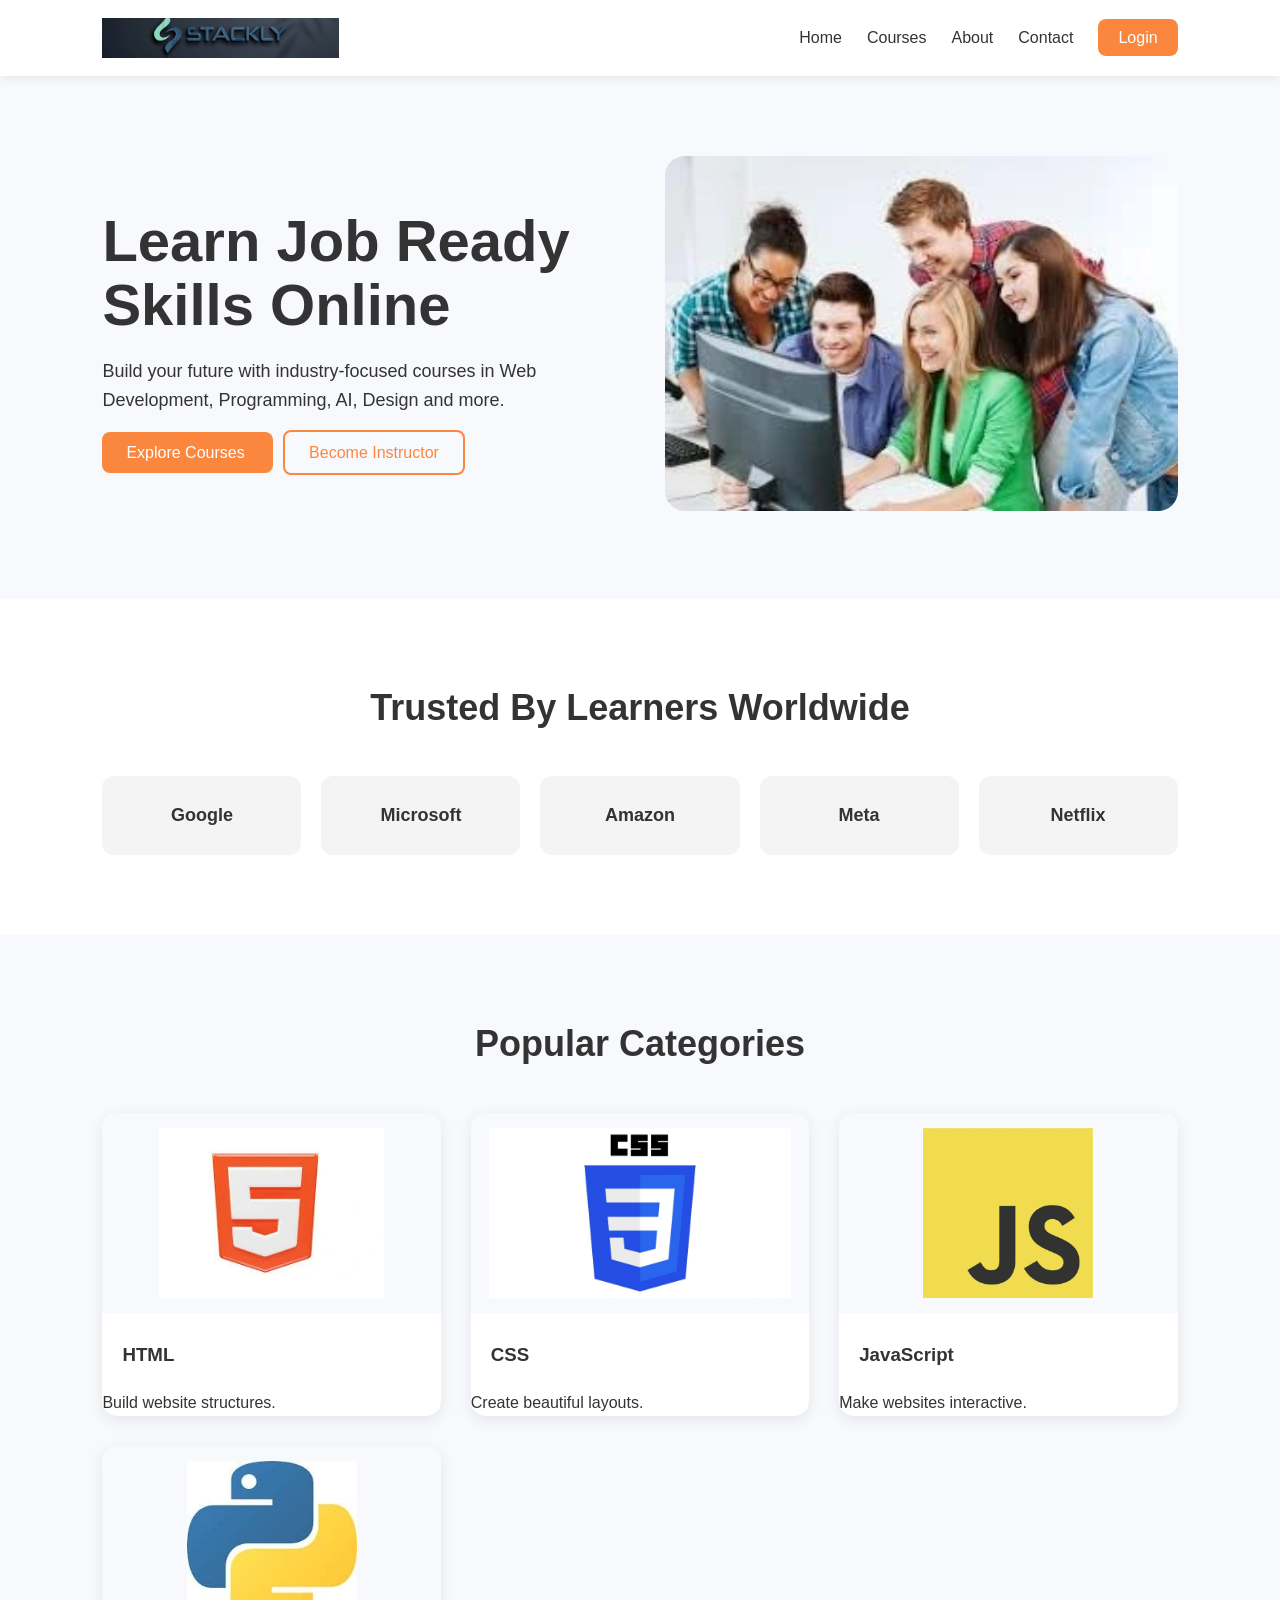
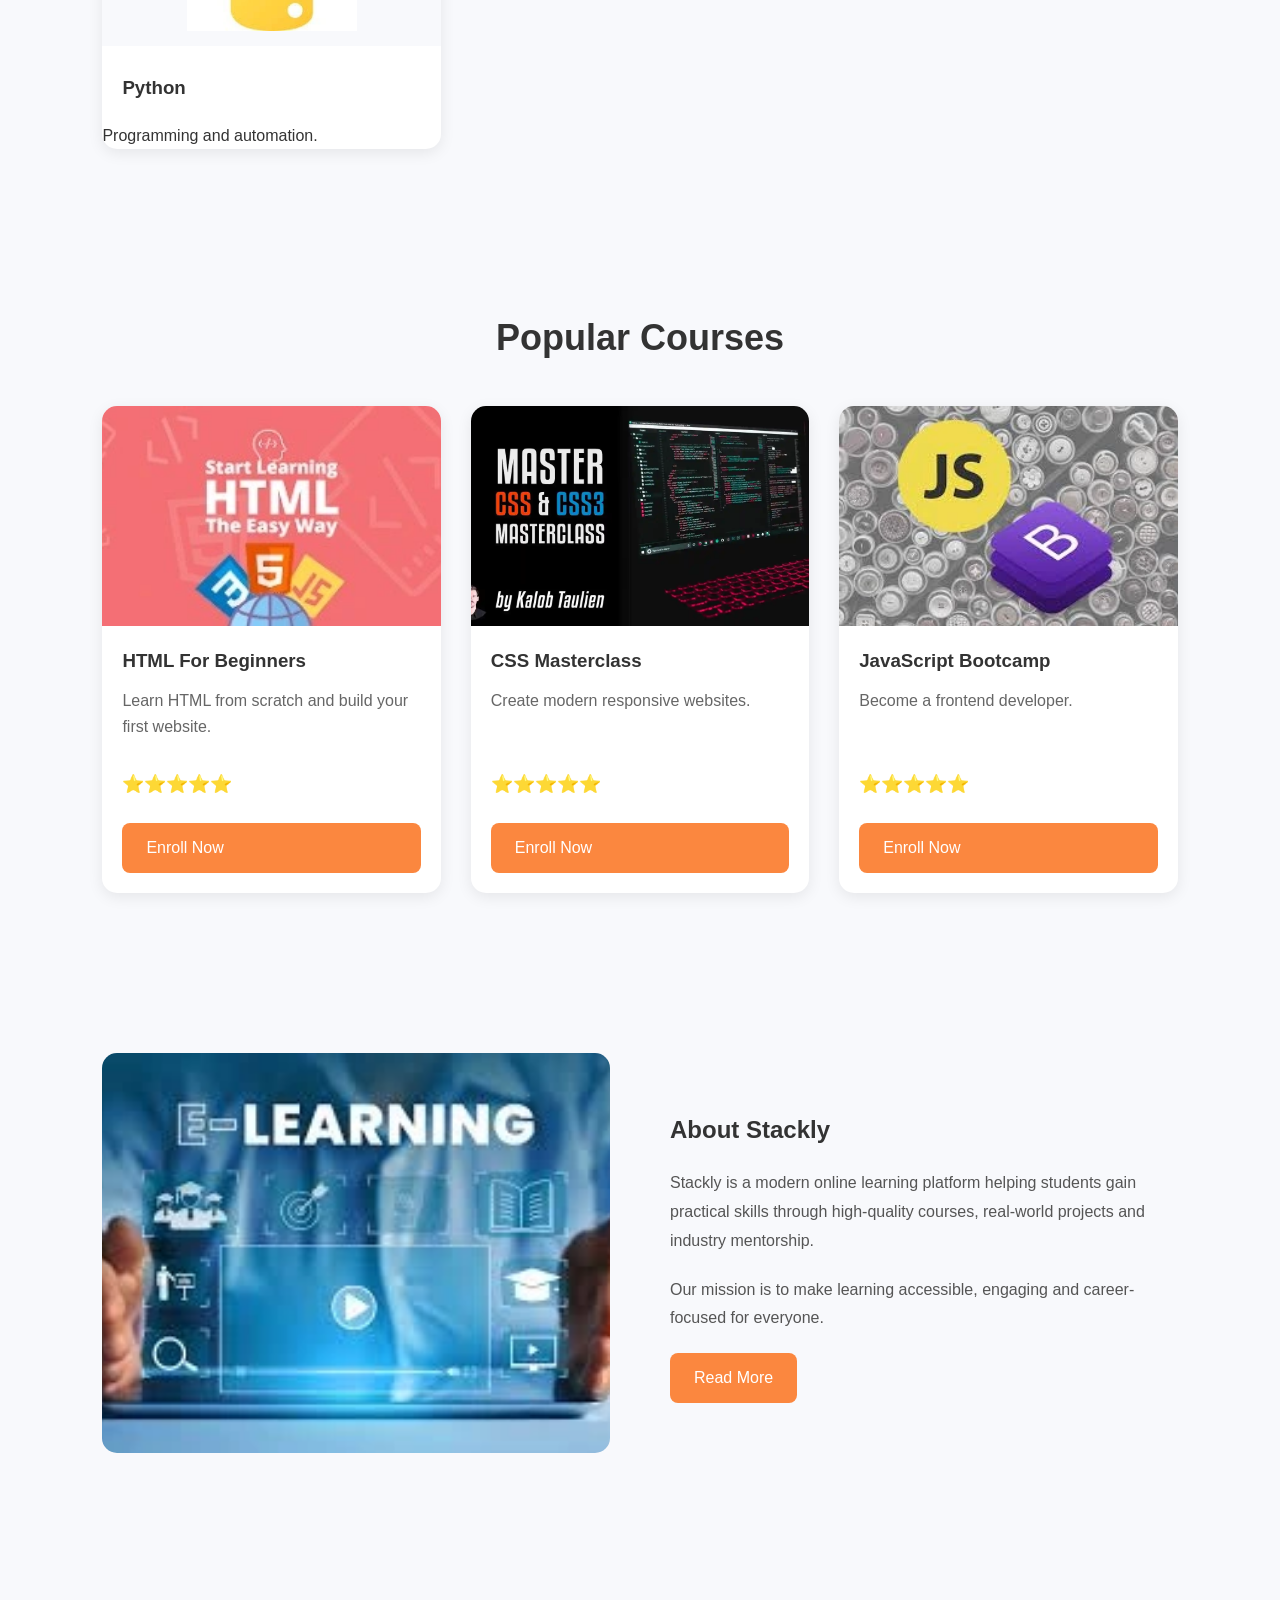
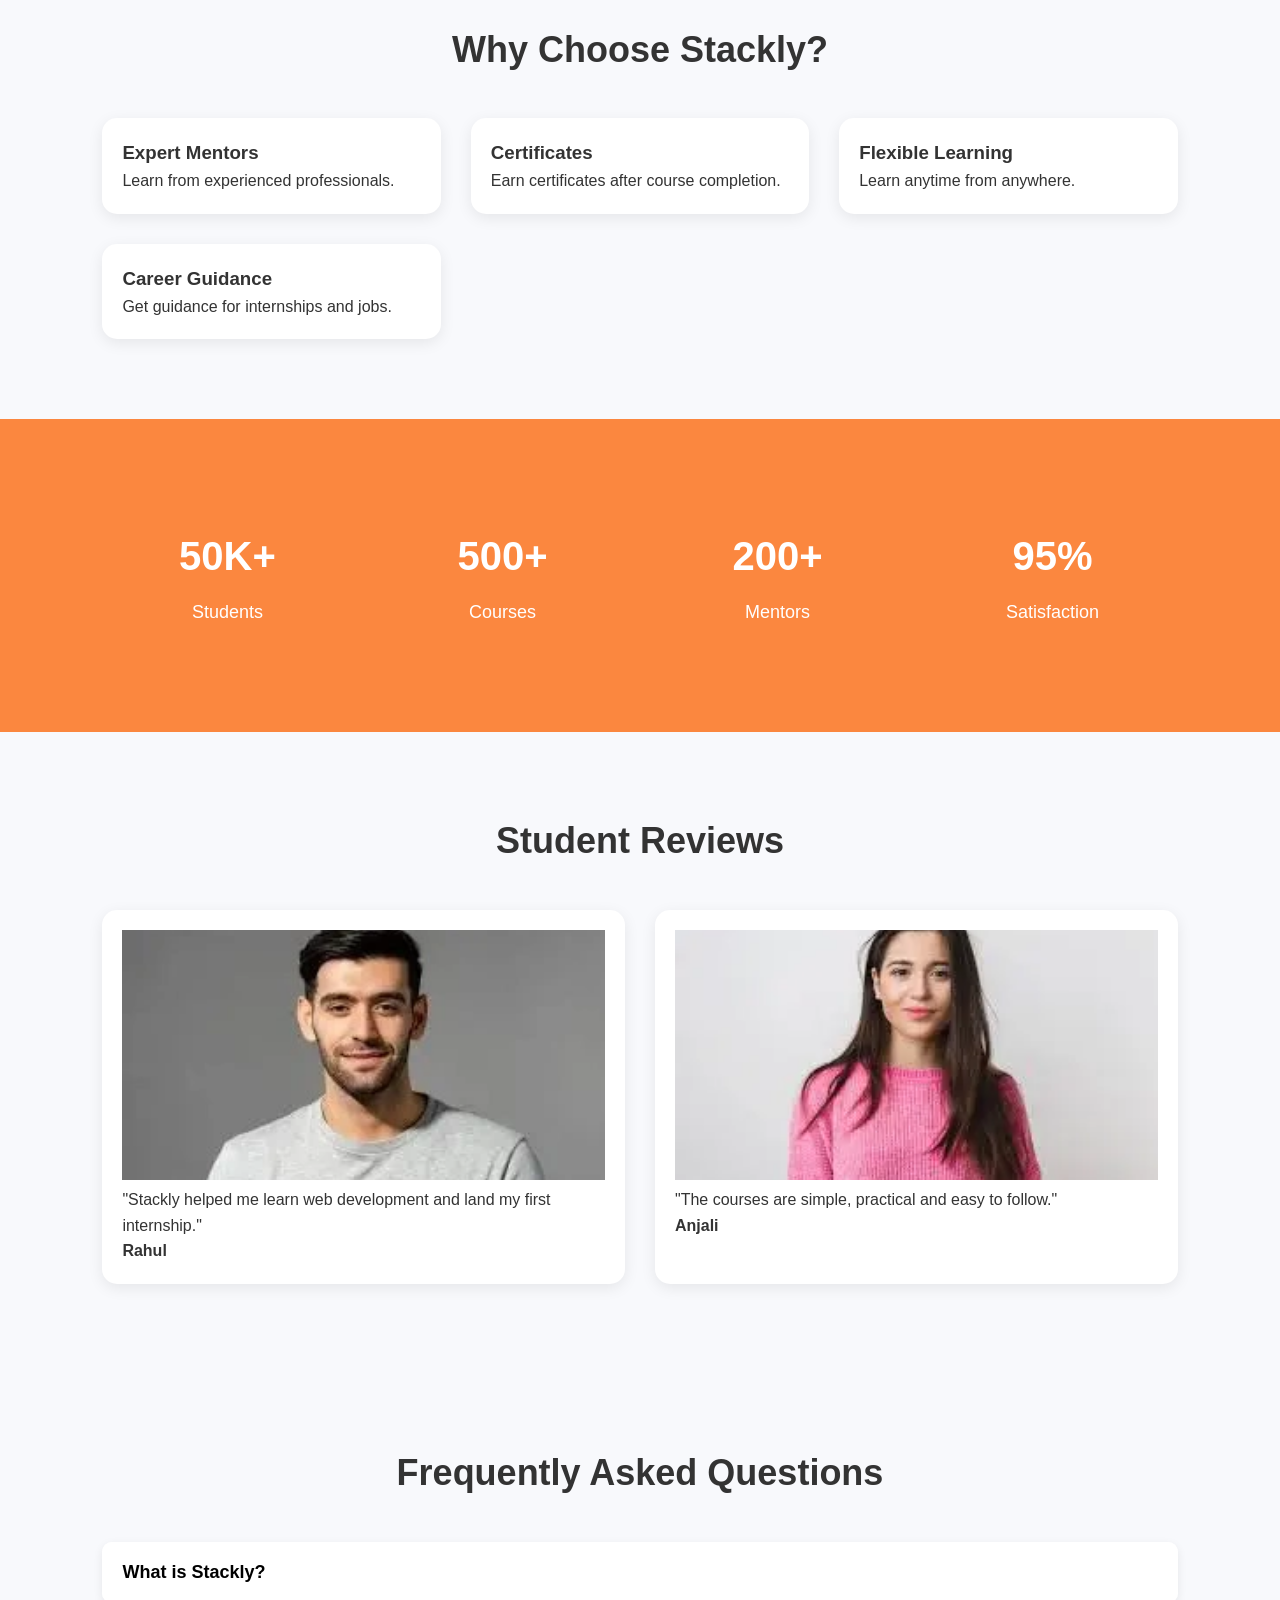
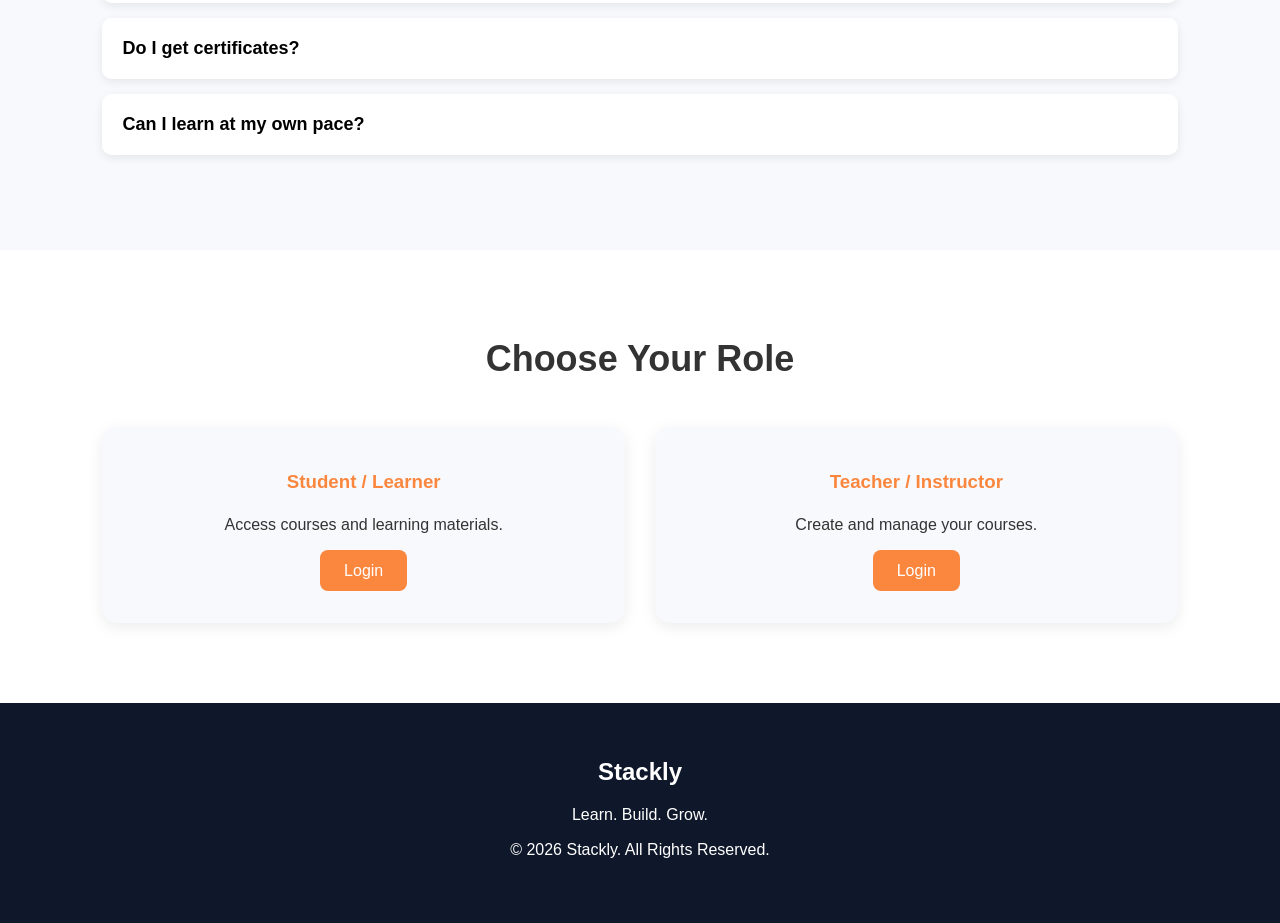
==== index.html @ 1f7fb4c8 "first commit" ====
<!DOCTYPE html>
<html lang="en">
<head>
<meta charset="UTF-8">
<meta name="viewport" content="width=device-width, initial-scale=1.0">
<title>Stackly - Learn Skills Online</title>
<link rel="stylesheet" href="style.css">
</head>

<body>

<!-- NAVBAR -->

<header>

<nav class="navbar"> 

<div class="logo">
    <img src="./images/stackly (1).webp" alt="Stackly Logo" class="logo-img">
</div>




<ul class="nav-links" id="navLinks">

<li><a href="#">Home</a></li>

<li><a href="404.html">Courses</a></li>

<li><a href="404.html">About</a></li>

<li><a href="404.html">Contact</a></li>

<li><a href="404.html" class="login-btn">Login</a></li>

</ul>

<div class="menu-toggle" id="menuToggle">
☰
</div>
</nav>

</header>

<!-- HERO SECTION -->

<section class="hero">

<div class="hero-content">

<h1>
Learn Job Ready Skills Online
</h1>

<p>
Build your future with industry-focused courses in
Web Development, Programming, AI, Design and more.
</p>

<div class="hero-buttons">

<a href="404.html" class="btn">
Explore Courses
</a>

<a href="404.html" class="btn-outline">
Become Instructor
</a>

</div>

</div>

<div class="hero-image">

<img src="./images/heroimage-Copy.webp" alt="Hero">

</div>

</section>

<!-- TRUSTED BY -->

<section class="companies">

<h2 class="section-title">
Trusted By Learners Worldwide
</h2>

<div class="company-grid">

<div class="company">Google</div>

<div class="company">Microsoft</div>

<div class="company">Amazon</div>

<div class="company">Meta</div>

<div class="company">Netflix</div>

</div>

</section>

<!-- CATEGORIES -->

<section class="categories">

<h2 class="section-title">

Popular Categories

</h2>

<div class="category-grid">

<div class="category-card">

<img src="./images/HTML.webp">

<h3>HTML</h3>

<p>Build website structures.</p>

</div>

<div class="category-card">

<img src="./images/CSS (1).webp">

<h3>CSS</h3>

<p>Create beautiful layouts.</p>

</div>

<div class="category-card">

<img src="./images/JavaScript.webp">

<h3>JavaScript</h3>

<p>Make websites interactive.</p>

</div>

<div class="category-card">

<img src="./images/python (1).webp">

<h3>Python</h3>

<p>Programming and automation.</p>

</div>

</div>

</section>

<!-- POPULAR COURSES -->

<section class="courses">

<h2 class="section-title">

Popular Courses

</h2>

<div class="course-grid">

<div class="course-card">

<img src="./images/HTMLbegineers.webp">

<div class="course-content">

<h3>HTML For Beginners</h3>

<p>
Learn HTML from scratch and build
your first website.
</p>

<div class="rating">
⭐⭐⭐⭐⭐
</div>

<a href="404.html" class="btn">
Enroll Now
</a>

</div>

</div>

<div class="course-card">

<img src="./images/mastercss.webp">

<div class="course-content">

<h3>CSS Masterclass</h3>

<p>
Create modern responsive websites.
</p>

<div class="rating">
⭐⭐⭐⭐⭐
</div>

<a href="404.html" class="btn">
Enroll Now
</a>

</div>

</div>

<div class="course-card">

<img src="./images/js bootstrap.webp">

<div class="course-content">

<h3>JavaScript Bootcamp</h3>

<p>
Become a frontend developer.
</p>

<div class="rating">
⭐⭐⭐⭐⭐
</div>

<a href="#" class="btn">
Enroll Now
</a>

</div>

</div>

</div>

</section> 
<!-- ABOUT -->

<section class="about">

<div class="about-image">

<img src="./images/about.webp" alt="About">

</div>

<div class="about-content">

<h2>About Stackly</h2>

<p>

Stackly is a modern online learning platform
helping students gain practical skills through
high-quality courses, real-world projects and
industry mentorship.

</p>

<p>

Our mission is to make learning accessible,
engaging and career-focused for everyone.

</p>

<a href="404.html" class="btn">
Read More
</a>

</div>

</section>

<!-- WHY CHOOSE US -->

<section class="features">

<h2 class="section-title">

Why Choose Stackly?

</h2>

<div class="feature-grid">

<div class="feature-card">

<h3>Expert Mentors</h3>

<p>

Learn from experienced professionals.

</p>

</div>

<div class="feature-card">

<h3>Certificates</h3>

<p>

Earn certificates after course completion.

</p>

</div>

<div class="feature-card">

<h3>Flexible Learning</h3>

<p>

Learn anytime from anywhere.

</p>

</div>

<div class="feature-card">

<h3>Career Guidance</h3>

<p>

Get guidance for internships and jobs.

</p>

</div>

</div>

</section>

<!-- STATS -->

<section class="stats">

<div class="stat-box">

<h2>50K+</h2>

<p>Students</p>

</div>

<div class="stat-box">

<h2>500+</h2>

<p>Courses</p>

</div>

<div class="stat-box">

<h2>200+</h2>

<p>Mentors</p>

</div>

<div class="stat-box">

<h2>95%</h2>

<p>Satisfaction</p>

</div>

</section>

<!-- TESTIMONIALS -->

<section class="testimonials">

<h2 class="section-title">

Student Reviews

</h2>

<div class="testimonial-grid">

<div class="testimonial-card">

<img src="./images/Rahul (1).webp">

<p>

"Stackly helped me learn web development
and land my first internship."

</p>

<h4>Rahul</h4>

</div>

<div class="testimonial-card">

<img src="./images/anjali.webp">

<p>

"The courses are simple, practical and
easy to follow."

</p>

<h4>Anjali</h4>

</div>

</div>

</section>

<!-- FAQ -->

<section class="faq">

<h2 class="section-title">

Frequently Asked Questions

</h2>

<div class="faq-item">

<button class="faq-question">

What is Stackly?

</button>

<div class="faq-answer">

Stackly is an online learning platform that
helps students learn job-ready skills.

</div>

</div>

<div class="faq-item">

<button class="faq-question">

Do I get certificates?

</button>

<div class="faq-answer">

Yes. Certificates are provided after
successful course completion.

</div>

</div>

<div class="faq-item">

<button class="faq-question">

Can I learn at my own pace?

</button>

<div class="faq-answer">

Yes. Learn anytime and anywhere.

</div>

</div>

</section>

<!-- LOGIN SECTION -->

<section class="login-section">

<h2 class="section-title">

Choose Your Role

</h2>

<div class="role-grid">

<div class="role-card">

<h3>Student / Learner</h3>

<p>

Access courses and learning materials.

</p>

<a href="404.html" class="btn role-btn">
Login
</a>

</div>

<div class="role-card">

<h3>Teacher / Instructor</h3>

<p>

Create and manage your courses.

</p>

<a href="404.html" class="btn role-btn">
Login
</a>

</div>

</div>

</section>

<!-- FOOTER -->

<footer>

<div class="footer-content">

<h2>Stackly</h2>

<p>

Learn. Build. Grow.

</p>

<p>

© 2026 Stackly. All Rights Reserved.

</p>

</div>

</footer>

<script src="script.js"></script>

</body>
</html>
---- style.css ----
/* Companies Section */
*{
    margin:0;
    padding:0;
    box-sizing:border-box;
    font-family:'Poppins',sans-serif;
}

body{
    background:#f8f9fc;
    color:#333;
    line-height:1.6;
}

a{
    text-decoration:none;
}

.section-title{
    text-align:center;
    font-size:36px;
    margin-bottom:40px;
}

/* Navbar */

.navbar{
    display:flex;
    justify-content:space-between;
    align-items:center;
    padding:18px 8%;
    background:#fff;
    position:sticky;
    top:0;
    z-index:1000;
    box-shadow:0 2px 10px rgba(0,0,0,.08);
}

.logo{
    display:flex;
    align-items:center;
    gap:10px;
}


.logo-img {
    height: 40px;       /
    width: auto;         
    display: block;
}
.nav-links{
    display:flex;
    list-style:none;
    gap:25px;
}

.nav-links a{
    color:#333;
    font-weight:500;
}

.login-btn{
    background:#fb873f;
    color:#fff !important;
    padding:10px 20px;
    border-radius:8px;
}

/* Hero */

.hero{
    display:flex;
    align-items:center;
    justify-content:space-between;
    padding:80px 8%;
    gap:50px;
}

.hero-content{
    flex:1;
}

.hero-content h1{
    font-size:58px;
    line-height:1.1;
    margin-bottom:20px;
    font-weight:700;
}
.hero-content p{
    font-size:18px;
    margin-bottom:25px;
    max-width:550px;
}

.hero-image{
    flex:1;
}

.hero-image img{
    width:100%;
    max-height:500px;
    object-fit:cover;
    border-radius:20px;
}

.btn{
    background:#fb873f;
    color:white;
    padding:12px 24px;
    border-radius:8px;
    transition:.3s;
}

.btn:hover{
    background:#ff6a00;
}

 .btn-outline{
    border:2px solid #fb873f;
    color:#fb873f;
    padding:12px 24px;
    border-radius:8px;
    margin-left:10px;
    transition:.3s;
}

.btn-outline:hover{
    background:#fb873f;
    color:white;
} 

.category-card h3,
.course-content,
.feature-card,
.testimonial-card{
    padding:20px;
}

.course-card{
    display:flex;
    flex-direction:column;
}

.course-content{
    padding:20px;
    display:flex;
    flex-direction:column;
    flex:1;
}

.course-content h3{
    margin-bottom:12px;
}

.course-content p{
    margin-bottom:15px;
    color:#666;
    flex-grow:1;
}

.rating{
    margin:15px 0 25px;
    font-size:18px;
}

.course-content .btn{
    display:inline-block;
    margin-top:auto;
}



.about-image,
.about-content{
    flex:1;
} 
.about-content{
    display:flex;
    flex-direction:column;
    justify-content:center;
}

.about-content h2{
    margin-bottom:20px;
}

.about-content p{
    margin-bottom:20px;
}

.about-content .btn{
    width:fit-content;
}



.categories,
.courses,
.about,
.features,
.testimonials{
    padding:80px 8%;
}

.category-grid,
.course-grid,
.feature-grid,
.testimonial-grid{
    display:grid;
    grid-template-columns:repeat(auto-fit,minmax(250px,1fr));
    gap:30px;
}

.category-card,
.course-card,
.feature-card,
.testimonial-card{
    background:#fff;
    border-radius:15px;
    overflow:hidden;
    box-shadow:0 4px 15px rgba(0,0,0,.08);
    transition:.3s;
}

.category-card:hover,
.course-card:hover,
.feature-card:hover,
.testimonial-card:hover{
    transform:translateY(-8px);
}


.category-card img {
    width: 100%;
    height: 200px;         
    object-fit: contain;   
    padding: 15px;         
    background-color: #f8f9fc; 
}
.course-card img{
    width:100%;
    height:220px;
    object-fit:cover;
}

.testimonial-card img{
    width:100%;
    height:250px;
    object-fit:cover;
}

.category-card h3,
.course-content,
.feature-card,
.testimonial-card{
    padding:20px;
}

.about{
    display:flex;
    align-items:center;
    justify-content:space-between;
    gap:60px;
    padding:80px 8%;
}

.about-image{
    flex:1;
}

.about-content{
    flex:1;
    max-width:600px;
}

.about-content h2{
    margin-bottom:20px;
}

.about-content p{
    margin-bottom:20px;
    line-height:1.8;
    color:#555;
}

.about-content .btn{
    display:inline-block;
}


.about-image img{
    width:100%;
    height:400px;
    object-fit:cover;
    border-radius:15px;
}

/* .about-image,
.about-content{
    flex:1;
} */
.companies{
    padding:80px 8%;
    text-align:center;
    background:#ffffff;
}

.company-grid{
    display:grid;
    grid-template-columns:repeat(auto-fit,minmax(150px,1fr));
    gap:20px;
    margin-top:40px;
}

.company{
    background:#f4f4f4;
    padding:25px;
    border-radius:12px;
    font-weight:bold;
    font-size:18px;
    transition:.3s;
}

.company:hover{
    background:#fb873f;
    color:white;
    transform:translateY(-5px);
}

/* Stats Section */

.stats{
    display:grid;
    grid-template-columns:repeat(auto-fit,minmax(200px,1fr));
    gap:25px;
    padding:80px 8%;
    background:#fb873f;
    color:white;
    text-align:center;
}

.stat-box{
    padding:25px;
}

.stat-box h2{
    font-size:40px;
    margin-bottom:10px;
}

.stat-box p{
    font-size:18px;
}

/* FAQ Section */

.faq{
    padding:80px 8%;
    background:#f8f9fc;
}

.faq-item{
    background:white;
    margin-bottom:15px;
    border-radius:10px;
    overflow:hidden;
    box-shadow:0 3px 10px rgba(0,0,0,.08);
}

.faq-question{
    width:100%;
    padding:20px;
    border:none;
    background:white;
    cursor:pointer;
    text-align:left;
    font-size:18px;
    font-weight:600;
}

.faq-answer{
    display:none;
    padding:20px;
    border-top:1px solid #eee;
}

/* Login Section */

.login-section{
    padding:80px 8%;
    text-align:center;
    background:white;
}

.role-grid{
    display:grid;
    grid-template-columns:repeat(auto-fit,minmax(280px,1fr));
    gap:30px;
    margin-top:40px;
}

.role-card{
    background:#f8f9fc;
    padding:40px;
    border-radius:15px;
    box-shadow:0 4px 15px rgba(0,0,0,.08);
    transition:.3s;
}

.role-card:hover{
    transform:translateY(-10px);
}

.role-card h3{
    margin-bottom:15px;
    color:#fb873f;
}

.role-card p{
    margin-bottom:20px;
}

/* Footer */

.footer-content{
    max-width:800px;
    margin:auto;
}

.top-btn{
    position:fixed;
    bottom:20px;
    right:20px;
    background:#fb873f;
    color:white;
    border:none;
    width:50px;
    height:50px;
    border-radius:50%;
    font-size:22px;
    cursor:pointer;
    display:none;
    box-shadow:0 4px 15px rgba(0,0,0,.2);
}

.top-btn:hover{
    background:#ff6a00;
} 
/* Hamburger Menu */

.menu-toggle{
    display:none;
    font-size:30px;
    cursor:pointer;
}

/* Tablet */

@media screen and (max-width:992px){

    .hero{
        flex-direction:column;
        text-align:center;
    }

    .about{
        flex-direction:column;
        text-align:center;
    }

    .hero-content h1{
        font-size:42px;
    }
}

/* Mobile */

@media screen and (max-width:768px){
    .about{
    flex-direction:column;
    text-align:center;
    }
   .about-content{
    max-width:100%;
    align-items:center;
    }



    .about-content{
    align-items:center;
    }
    .menu-toggle{
        display:block;
    }

    .navbar{
        position:relative;
    }

    .nav-links{
        display:none;
        flex-direction:column;
        position:absolute;
        top:70px;
        left:0;
        width:100%;
        background:white;
        padding:20px;
        text-align:center;
        gap:15px;
        box-shadow:0 5px 15px rgba(0,0,0,.1);
    }

    .nav-links.active{
        display:flex;
    }

    .company-grid,
    .feature-grid,
    .course-grid,
    .category-grid,
    .role-grid,
    .testimonial-grid{
        grid-template-columns:1fr;
    }

    .hero{
        padding:50px 5%;
        flex-direction:column;
        text-align:center;
    }

    .hero-content h1{
        font-size:34px;
    }

    .section-title{
        font-size:28px;
    }

    .hero-buttons{
        display:flex;
        flex-direction:column;
        gap:10px;
    }

    .btn-outline{
        margin-left:0;
    }
}

/* Small Phones */

@media screen and (max-width:480px){

    .hero-content h1{
        font-size:28px;
    }

    .section-title{
        font-size:24px;
    }
} 

footer{
    background:#0f172a;
    color:white;
    padding:50px 8%;
    text-align:center;
}

.footer-content h2{
    margin-bottom:10px;
}

.footer-content p{
    margin:10px 0;
}
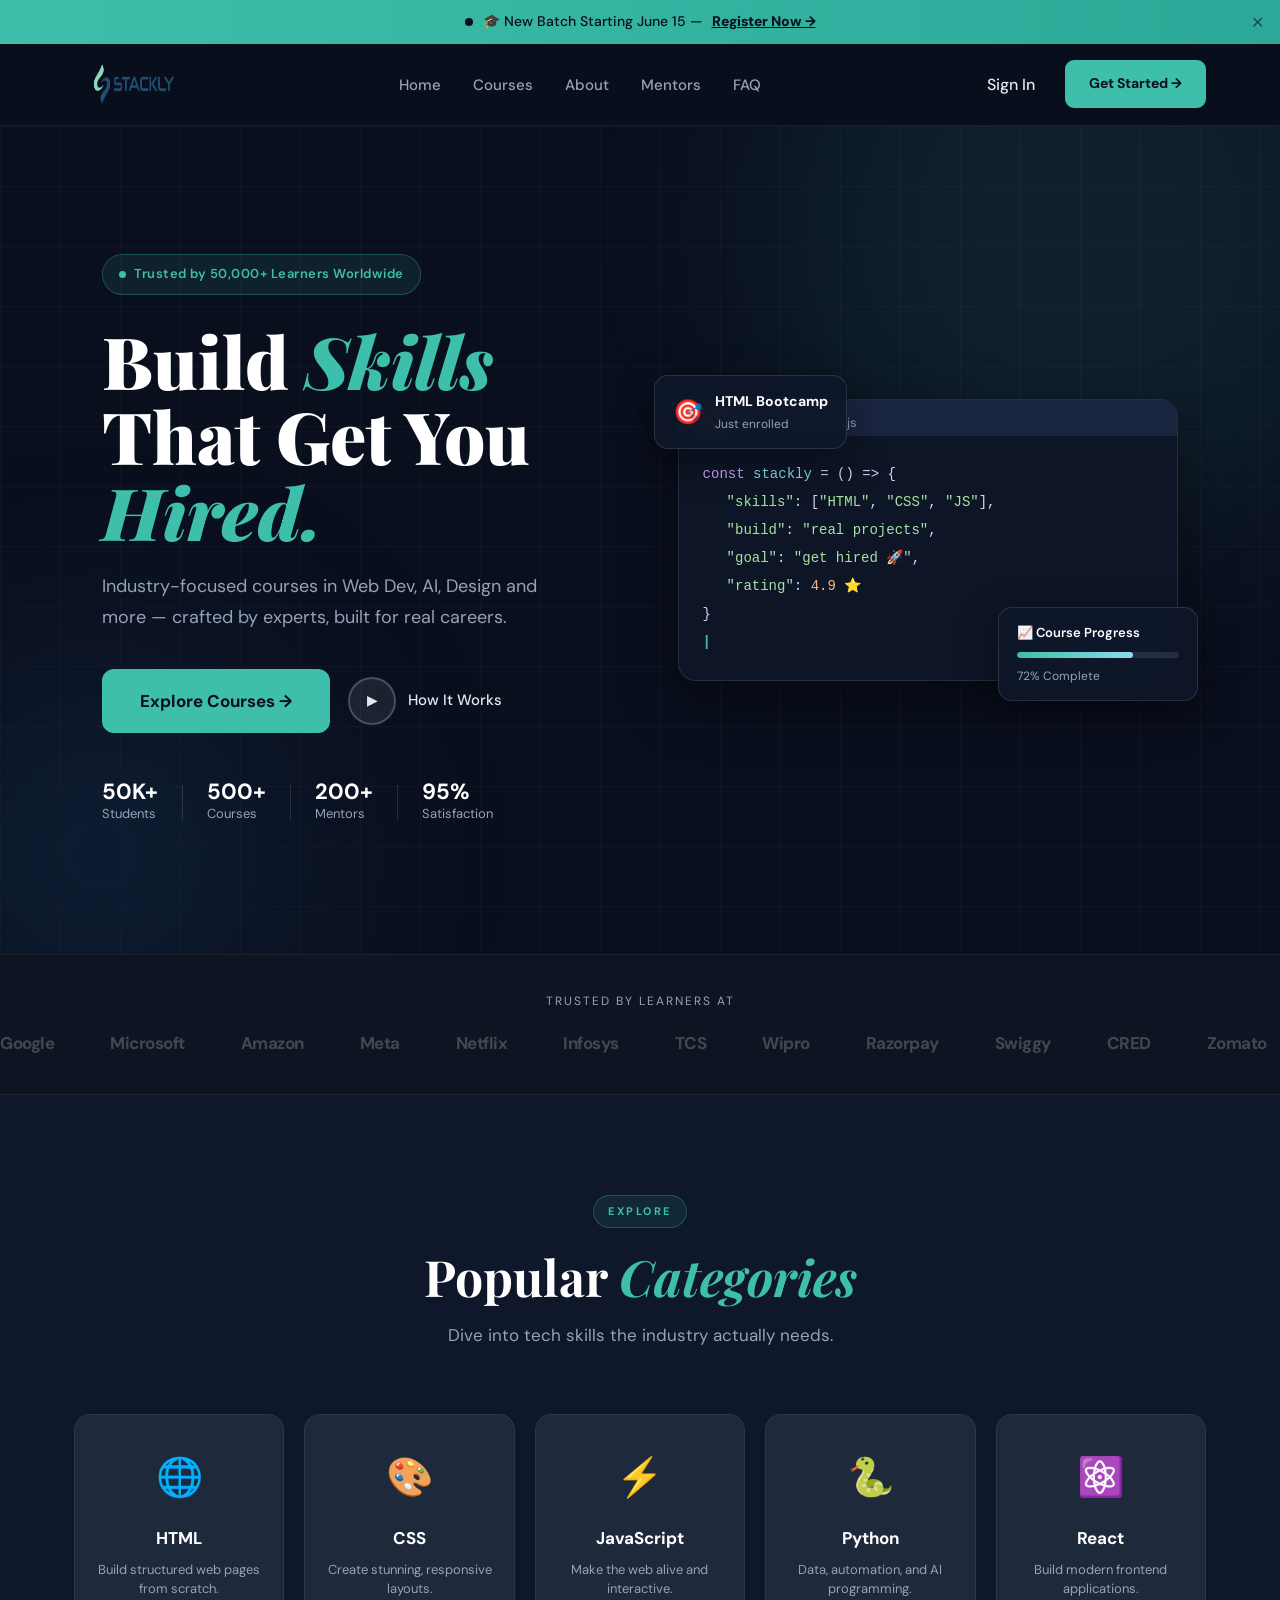
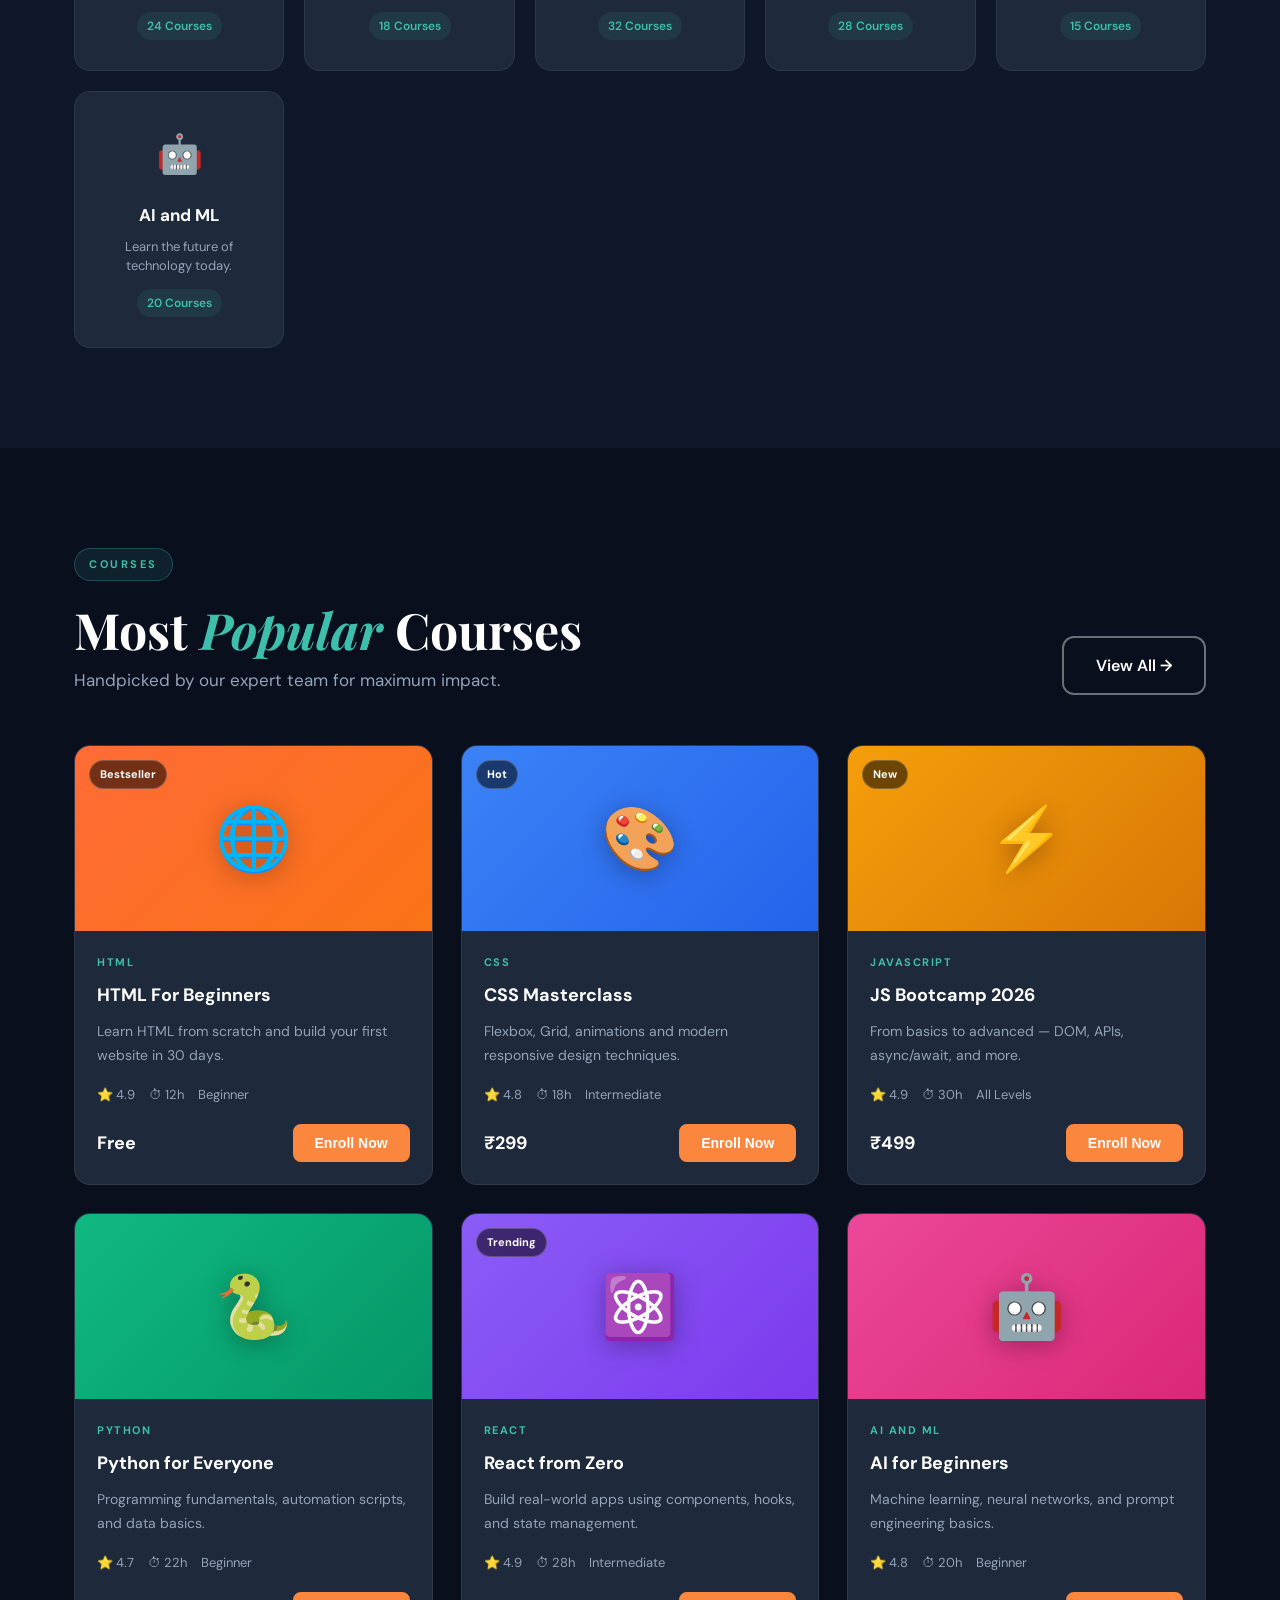
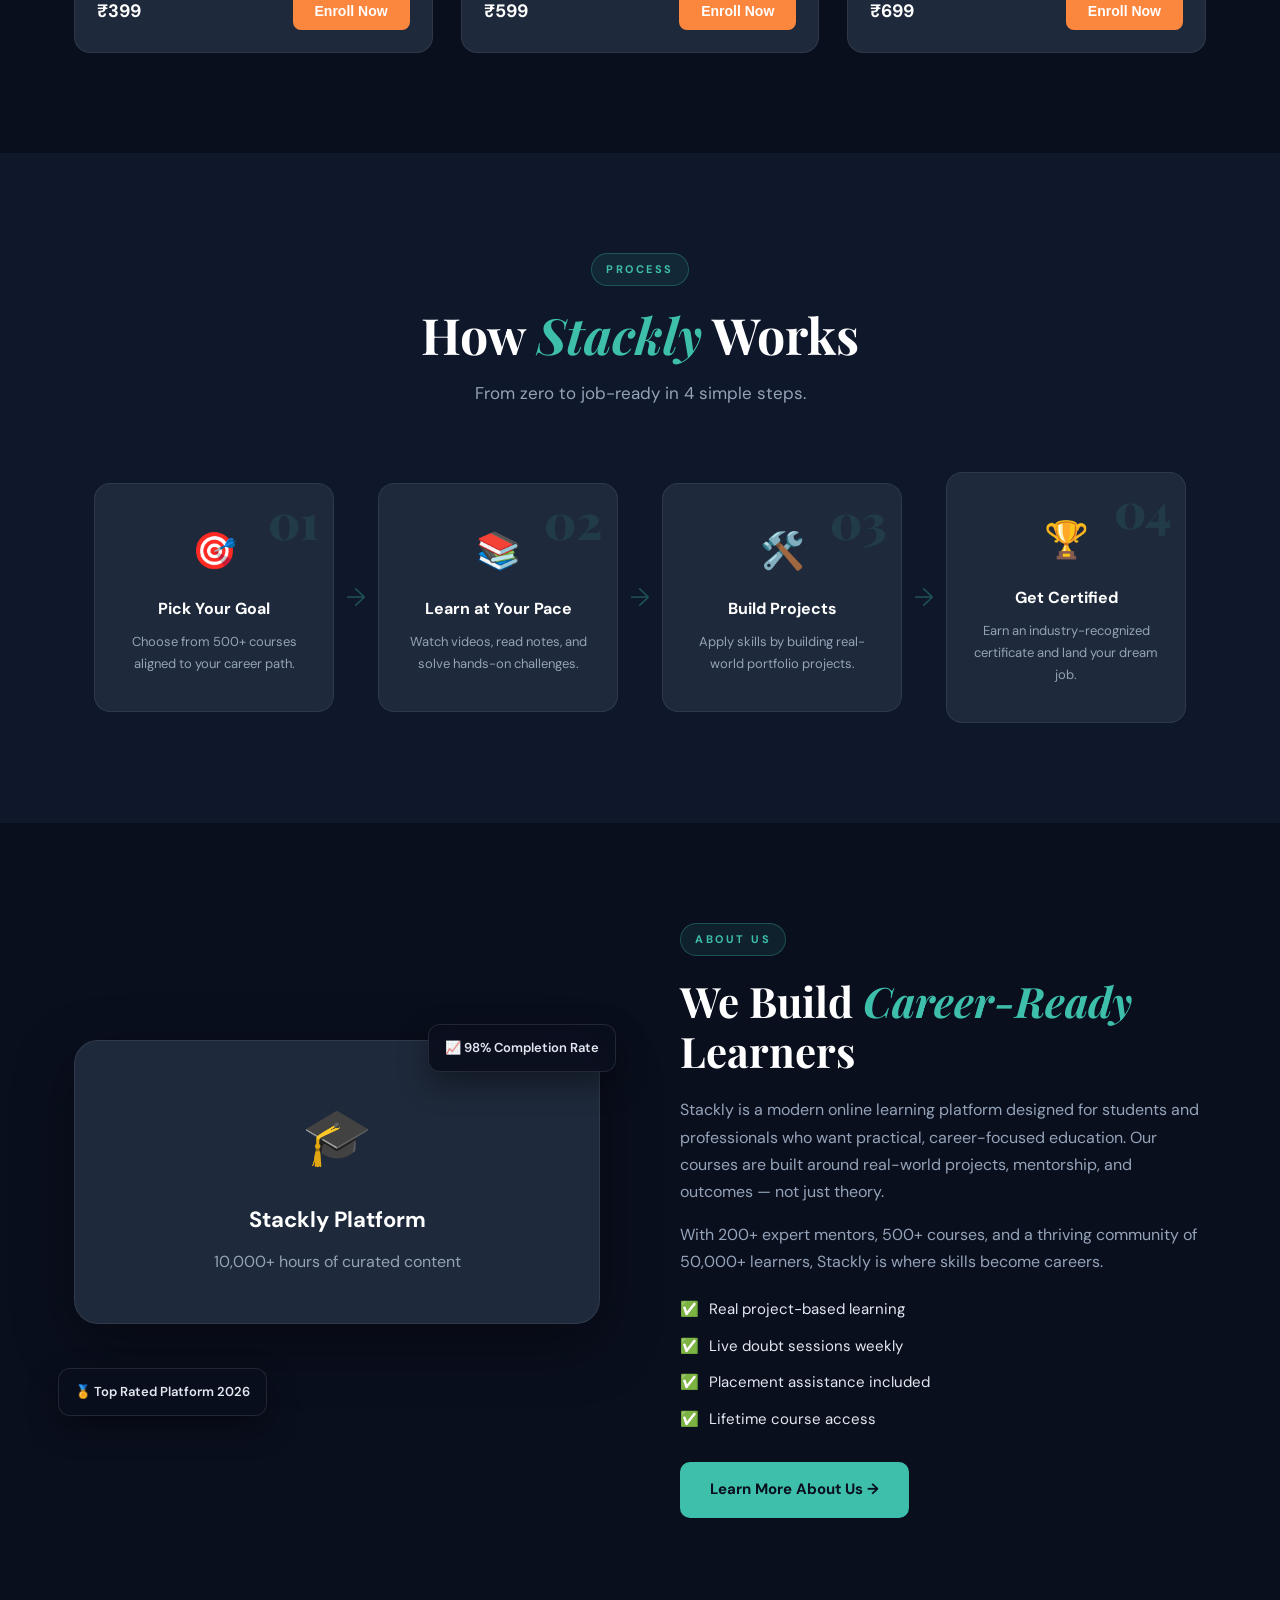
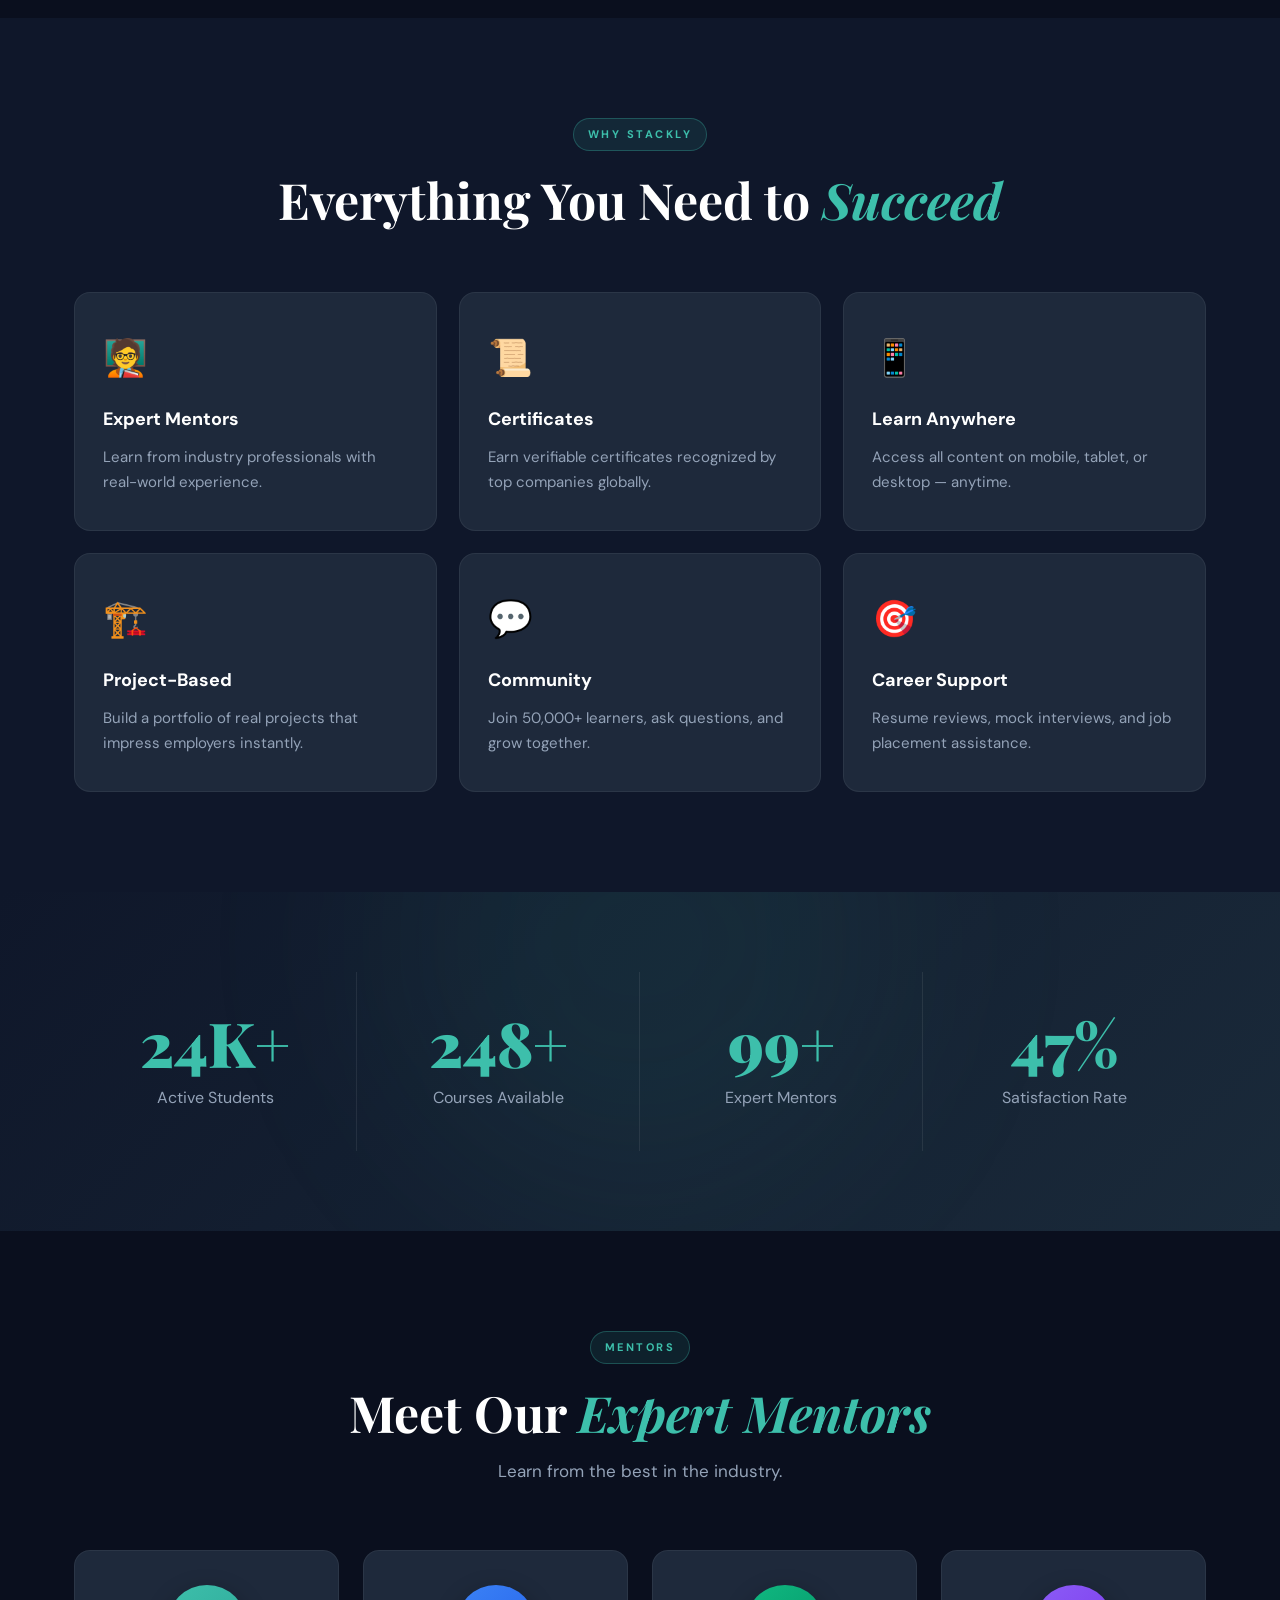
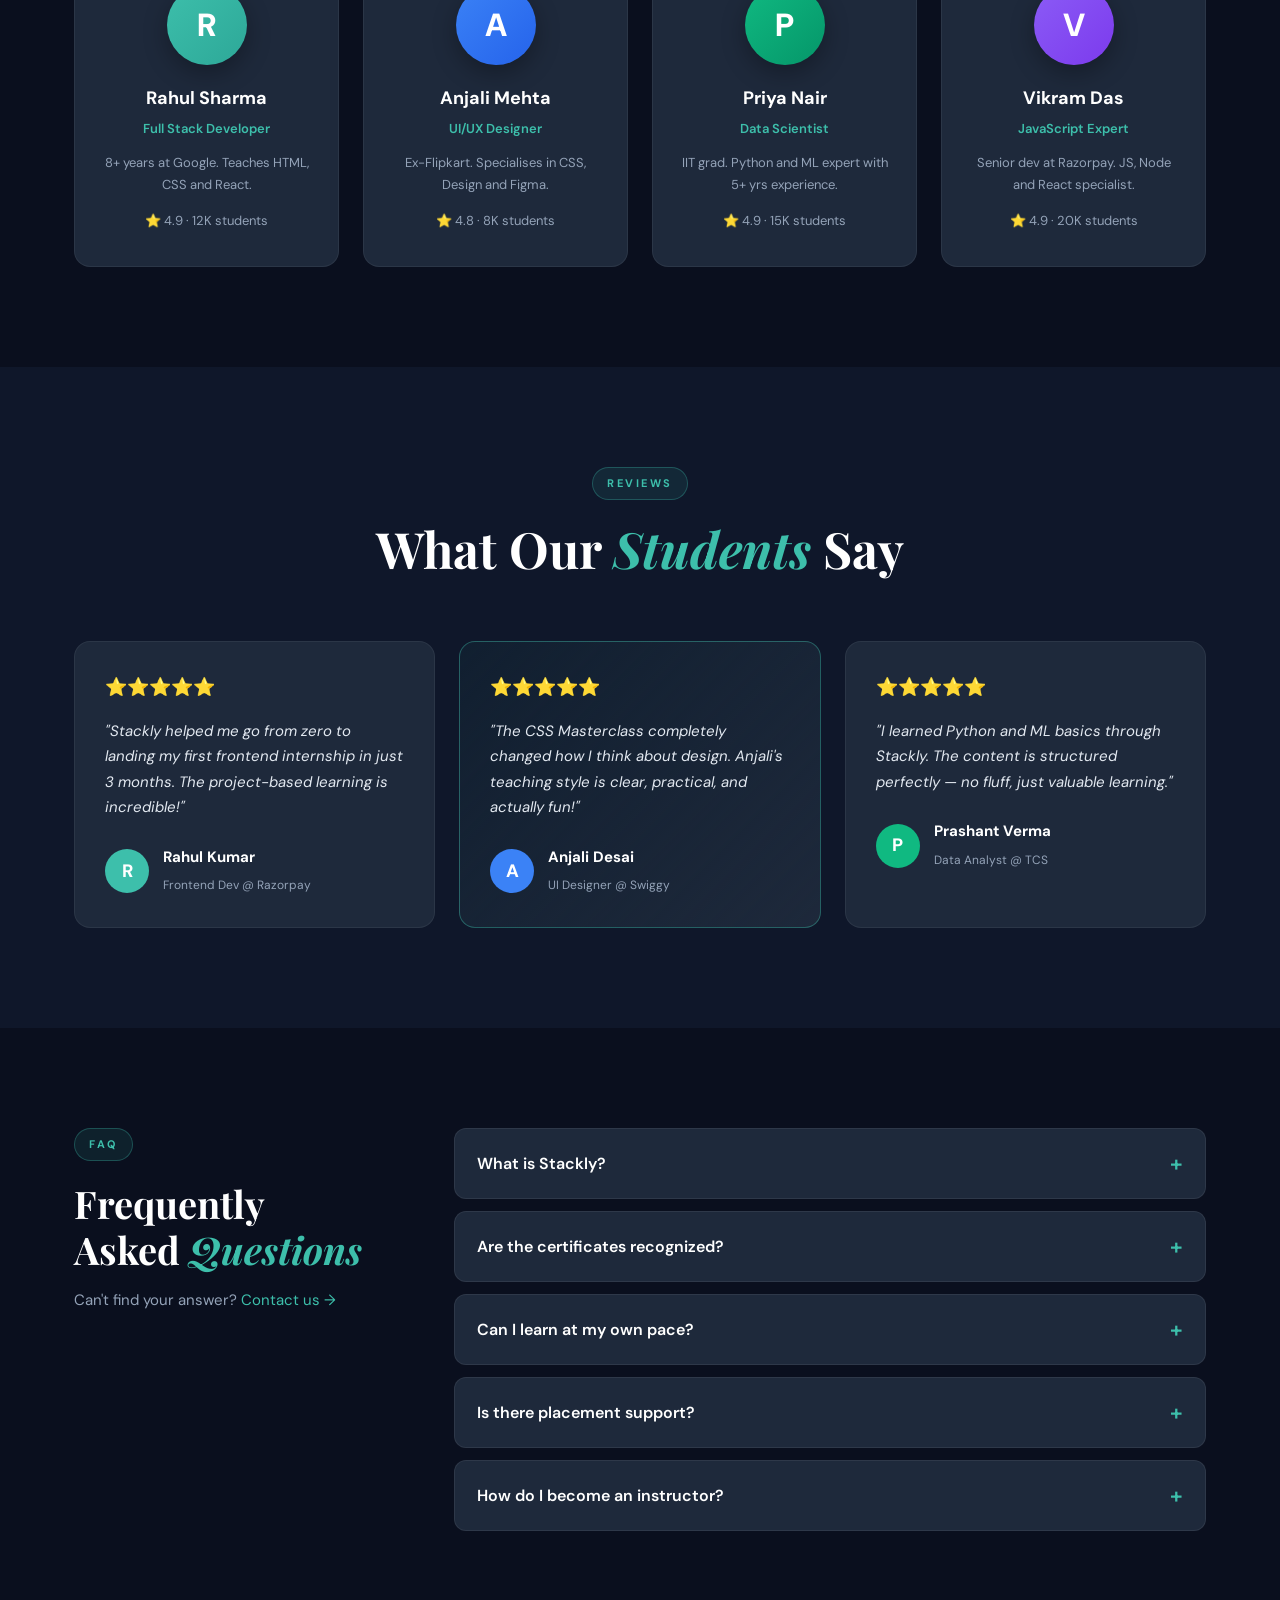
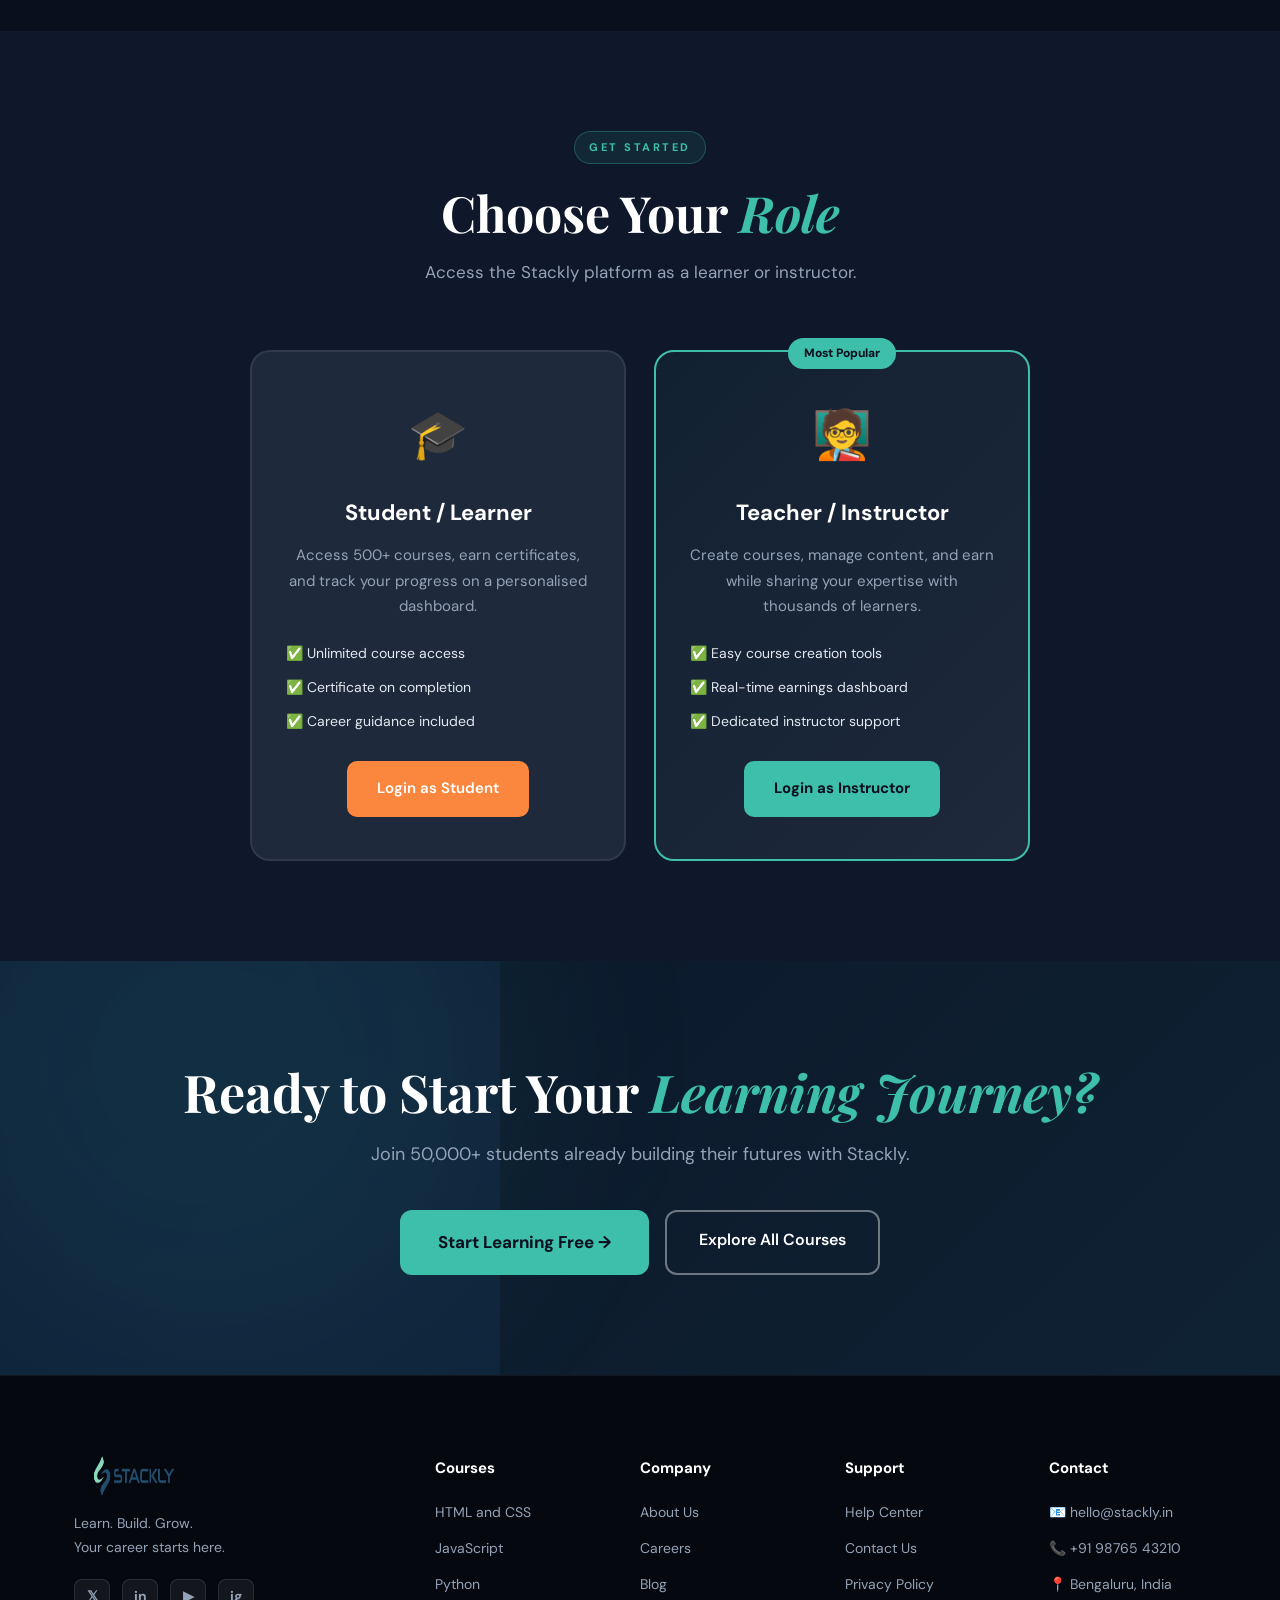
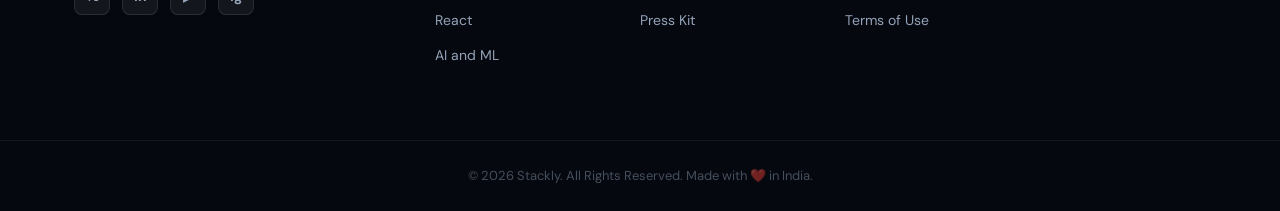
==== commit 2b74d8b9: "changes whole html css and js code" ====
--- a/index.html
+++ b/index.html
@@ -3,572 +3,1433 @@
 <head>
 <meta charset="UTF-8">
 <meta name="viewport" content="width=device-width, initial-scale=1.0">
-<title>Stackly - Learn Skills Online</title>
-<link rel="stylesheet" href="style.css">
+<title>Stackly — Learn Skills Online</title>
+<link rel="preconnect" href="https://fonts.googleapis.com">
+<link href="https://fonts.googleapis.com/css2?family=Playfair+Display:wght@700;900&family=DM+Sans:opsz,wght@9..40,300;9..40,400;9..40,500;9..40,600&display=swap" rel="stylesheet">
+<style>
+/* ============================================================
+   RESET & ROOT
+============================================================ */
+*, *::before, *::after { margin:0; padding:0; box-sizing:border-box; }
+:root {
+  --teal:   #3dbfab;
+  --teal2:  #2da898;
+  --navy:   #1a3a5c;
+  --navy2:  #0f2640;
+  --orange: #fb873f;
+  --orange2:#e96c25;
+  --dark:   #0a0f1e;
+  --dark2:  #0f172a;
+  --dark3:  #1e293b;
+  --white:  #ffffff;
+  --text:   #e2e8f0;
+  --muted:  #94a3b8;
+  --font-display:'Playfair Display',Georgia,serif;
+  --font-body:'DM Sans',sans-serif;
+  --radius:16px;
+  --shadow:0 20px 60px rgba(0,0,0,0.4);
+  --transition:all 0.3s cubic-bezier(0.25,0.46,0.45,0.94);
+}
+html { scroll-behavior:smooth; }
+body {
+  background:var(--dark);
+  color:var(--text);
+  font-family:var(--font-body);
+  font-size:16px;
+  line-height:1.7;
+  overflow-x:hidden;
+}
+a { text-decoration:none; color:inherit; }
+img { max-width:100%; display:block; }
+ul { list-style:none; }
+
+/* ============================================================
+   STACKLY LOGO SVG COMPONENT
+============================================================ */
+.stackly-logo {
+  display:flex;
+  align-items:center;
+  gap:8px;
+  text-decoration:none;
+}
+
+.images-logo {
+    height: 40px;
+    width: 120px;
+}
+.logo-svg { width:44px; height:44px; flex-shrink:0; }
+.logo-wordmark {
+  font-family:'DM Sans',sans-serif;
+  font-size:26px;
+  font-weight:700;
+  color:var(--navy);
+  letter-spacing:-0.5px;
+  line-height:1;
+}
+/* White variant for dark backgrounds */
+.logo-white .logo-wordmark { color:var(--white); }
+
+/* ============================================================
+   UTILITIES
+============================================================ */
+.container { max-width:1180px; margin:0 auto; padding:0 24px; }
+.section { padding:100px 0; }
+.section-head { text-align:center; margin-bottom:64px; }
+.section-head h2 {
+  font-family:var(--font-display);
+  font-size:clamp(30px,4.5vw,50px);
+  line-height:1.15;
+  margin:12px 0 16px;
+  color:var(--white);
+}
+.section-head p { color:var(--muted); font-size:17px; max-width:520px; margin:0 auto; }
+
+.tag {
+  display:inline-block;
+  font-size:11px; font-weight:700;
+  letter-spacing:2.5px;
+  color:var(--teal);
+  background:rgba(61,191,171,0.1);
+  border:1px solid rgba(61,191,171,0.3);
+  padding:6px 14px;
+  border-radius:40px;
+  margin-bottom:8px;
+  text-transform:uppercase;
+}
+.highlight { color:var(--teal); font-style:italic; }
+
+/* Buttons */
+.btn-primary {
+  display:inline-block;
+  background:var(--orange);
+  color:#fff;
+  padding:13px 28px;
+  border-radius:10px;
+  font-weight:600; font-size:15px;
+  border:2px solid var(--orange);
+  transition:var(--transition);
+  cursor:pointer;
+}
+.btn-primary:hover { background:var(--orange2); border-color:var(--orange2); transform:translateY(-2px); box-shadow:0 8px 24px rgba(251,135,63,0.4); }
+.btn-primary.large { padding:16px 36px; font-size:17px; border-radius:12px; }
+.btn-primary.small { padding:9px 20px; font-size:14px; border-radius:8px; }
+.btn-teal {
+  display:inline-block;
+  background:var(--teal);
+  color:var(--dark);
+  padding:13px 28px;
+  border-radius:10px;
+  font-weight:700; font-size:15px;
+  border:2px solid var(--teal);
+  transition:var(--transition);
+}
+.btn-teal:hover { background:var(--teal2); border-color:var(--teal2); transform:translateY(-2px); box-shadow:0 8px 24px rgba(61,191,171,0.4); }
+.btn-teal.large { padding:16px 36px; font-size:17px; border-radius:12px; }
+.btn-ghost {
+  display:inline-block;
+  color:var(--text);
+  padding:13px 22px;
+  border-radius:10px;
+  font-weight:500;
+  transition:0.2s;
+}
+.btn-ghost:hover { color:var(--teal); }
+.btn-outline-white {
+  display:inline-block;
+  border:2px solid rgba(255,255,255,0.4);
+  color:#fff;
+  padding:14px 32px;
+  border-radius:12px;
+  font-weight:600; font-size:16px;
+  transition:0.25s;
+}
+.btn-outline-white:hover { border-color:#fff; background:rgba(255,255,255,0.08); }
+
+/* Reveal */
+.reveal {
+  opacity:0;
+  transform:translateY(36px);
+  transition:opacity 0.7s ease, transform 0.7s ease;
+}
+.reveal.visible { opacity:1; transform:translateY(0); }
+
+/* ============================================================
+   ANNOUNCEMENT BAR
+============================================================ */
+.ann-bar {
+  background:linear-gradient(90deg, var(--teal), var(--teal2));
+  text-align:center;
+  padding:10px 20px;
+  font-size:14px; font-weight:500;
+  display:flex; align-items:center; justify-content:center; gap:10px;
+  color:var(--dark);
+  position:relative;
+}
+.ann-bar a { color:var(--dark); font-weight:800; text-decoration:underline; }
+.ann-close {
+  position:absolute; right:16px; top:50%; transform:translateY(-50%);
+  background:none; border:none; cursor:pointer;
+  font-size:16px; color:var(--dark); opacity:0.6;
+}
+.ann-close:hover { opacity:1; }
+.pulse-dot {
+  width:8px; height:8px;
+  background:var(--dark);
+  border-radius:50%;
+  display:inline-block;
+  animation:pulse 1.6s infinite;
+}
+@keyframes pulse { 0%,100%{opacity:1;transform:scale(1)} 50%{opacity:0.4;transform:scale(1.5)} }
+
+/* ============================================================
+   NAVBAR
+============================================================ */
+.header {
+  position:sticky; top:0; z-index:999;
+  background:rgba(10,15,30,0.92);
+  backdrop-filter:blur(20px);
+  border-bottom:1px solid rgba(255,255,255,0.06);
+  transition:box-shadow 0.3s;
+}
+.header.scrolled { box-shadow:0 4px 30px rgba(0,0,0,0.5); }
+
+.navbar {
+  display:flex; align-items:center; justify-content:space-between;
+  padding:14px 24px;
+  max-width:1180px; margin:0 auto;
+  gap:20px;
+}
+
+/* Logo in navbar — white text */
+.navbar .stackly-logo .logo-wordmark { color:var(--white); }
+
+.nav-links {
+  display:flex; align-items:center; gap:4px;
+  flex:1; justify-content:center;
+}
+.nav-link {
+  color:var(--muted); font-size:15px; font-weight:500;
+  padding:8px 14px; border-radius:8px;
+  transition:0.2s; position:relative;
+}
+.nav-link::after {
+  content:''; position:absolute; bottom:2px; left:50%;
+  width:0; height:2px; background:var(--teal); border-radius:2px;
+  transition:0.25s; transform:translateX(-50%);
+}
+.nav-link:hover, .nav-link.active { color:var(--white); }
+.nav-link:hover::after, .nav-link.active::after { width:60%; }
+
+.nav-actions { display:flex; align-items:center; gap:8px; flex-shrink:0; }
+.nav-cta {
+  background:var(--teal) !important;
+  color:var(--dark) !important;
+  font-weight:700 !important;
+  border-color:var(--teal) !important;
+  padding:10px 22px !important;
+  font-size:14px !important;
+  border-radius:9px !important;
+}
+.nav-cta:hover { background:var(--teal2) !important; border-color:var(--teal2) !important; box-shadow:0 6px 20px rgba(61,191,171,0.4) !important; }
+
+.menu-toggle {
+  display:none; flex-direction:column; gap:5px;
+  background:none; border:none; cursor:pointer; padding:8px;
+}
+.menu-toggle span {
+  display:block; width:24px; height:2px;
+  background:var(--text); border-radius:2px; transition:0.3s;
+}
+
+/* ============================================================
+   HERO
+============================================================ */
+.hero {
+  min-height:92vh;
+  display:flex; align-items:center; gap:60px;
+  padding:80px 8%;
+  position:relative; overflow:hidden;
+}
+.hero-bg { position:absolute; inset:0; z-index:0; }
+.grid-overlay {
+  position:absolute; inset:0;
+  background-image:
+    linear-gradient(rgba(255,255,255,0.022) 1px, transparent 1px),
+    linear-gradient(90deg, rgba(255,255,255,0.022) 1px, transparent 1px);
+  background-size:60px 60px;
+}
+.glow { position:absolute; border-radius:50%; filter:blur(100px); pointer-events:none; }
+.glow-1 { width:600px; height:600px; background:rgba(61,191,171,0.1); top:-200px; right:-100px; }
+.glow-2 { width:400px; height:400px; background:rgba(26,58,92,0.3); bottom:-100px; left:-100px; }
+
+.hero-inner { flex:1; position:relative; z-index:2; max-width:580px; animation:fadeUp 0.9s ease both; }
+
+@keyframes fadeUp { from{opacity:0;transform:translateY(40px)} to{opacity:1;transform:translateY(0)} }
+@keyframes fadeRight { from{opacity:0;transform:translateX(40px)} to{opacity:1;transform:translateX(0)} }
+
+.hero-badge {
+  display:inline-flex; align-items:center; gap:8px;
+  background:rgba(61,191,171,0.1);
+  border:1px solid rgba(61,191,171,0.3);
+  color:var(--teal);
+  padding:8px 16px; border-radius:40px;
+  font-size:13px; font-weight:600;
+  margin-bottom:28px; letter-spacing:0.5px;
+}
+.badge-dot { width:7px; height:7px; background:var(--teal); border-radius:50%; animation:pulse 1.5s infinite; }
+
+.hero-title {
+  font-family:var(--font-display);
+  font-size:clamp(40px,6vw,72px);
+  line-height:1.05; font-weight:900;
+  color:var(--white);
+  margin-bottom:22px;
+}
+.hero-sub {
+  color:var(--muted); font-size:18px; line-height:1.7;
+  margin-bottom:36px; max-width:480px;
+}
+.hero-cta { display:flex; align-items:center; gap:18px; flex-wrap:wrap; margin-bottom:48px; }
+
+.btn-play {
+  display:flex; align-items:center; gap:12px;
+  color:var(--text); font-weight:500; font-size:15px; transition:0.2s;
+}
+.btn-play:hover { color:var(--teal); }
+.play-circle {
+  width:48px; height:48px;
+  background:rgba(255,255,255,0.08);
+  border:2px solid rgba(255,255,255,0.2);
+  border-radius:50%;
+  display:flex; align-items:center; justify-content:center;
+  font-size:14px; transition:0.25s;
+}
+.btn-play:hover .play-circle { background:var(--teal); border-color:var(--teal); }
+
+.hero-stats {
+  display:flex; align-items:center; gap:24px; flex-wrap:wrap;
+}
+.hstat { display:flex; flex-direction:column; }
+.hstat strong { font-size:22px; font-weight:700; color:var(--white); line-height:1; }
+.hstat span { font-size:13px; color:var(--muted); }
+.hstat-divider { width:1px; height:36px; background:rgba(255,255,255,0.12); }
+
+/* Hero Visual */
+.hero-visual {
+  flex:1; position:relative; z-index:2;
+  max-width:500px;
+  animation:fadeRight 1.1s 0.2s ease both;
+}
+.hero-screen {
+  background:#0d1526;
+  border:1px solid rgba(255,255,255,0.1);
+  border-radius:18px; overflow:hidden;
+  box-shadow:var(--shadow);
+  font-family:'Courier New',monospace; font-size:14px;
+}
+.screen-header {
+  background:#1a2540; padding:12px 16px;
+  display:flex; gap:8px; align-items:center;
+}
+.screen-header span { width:12px; height:12px; border-radius:50%; }
+.screen-header span:nth-child(1){background:#ff5f57}
+.screen-header span:nth-child(2){background:#ffbd2e}
+.screen-header span:nth-child(3){background:#28ca41}
+.screen-title { margin-left:8px; font-size:13px; color:var(--muted); font-family:var(--font-body); }
+.screen-body { padding:24px; line-height:2; }
+.code-line { color:#cdd6f4; }
+.code-line.indent { padding-left:24px; }
+.kw{color:#cba6f7} .fn{color:#89dceb} .str{color:#a6e3a1} .num{color:#fab387}
+.code-cursor { color:var(--teal); font-weight:bold; }
+.blink { animation:blink 1s infinite; }
+@keyframes blink { 0%,100%{opacity:1} 50%{opacity:0} }
+
+.card-float {
+  background:rgba(15,23,42,0.92);
+  backdrop-filter:blur(12px);
+  border:1px solid rgba(255,255,255,0.12);
+  border-radius:14px; padding:14px 18px;
+  position:absolute;
+  display:flex; align-items:center; gap:12px;
+  font-size:13px;
+  box-shadow:0 12px 40px rgba(0,0,0,0.4);
+  white-space:nowrap;
+}
+.card-1 { top:-24px; left:-24px; animation:floatA 3s ease-in-out infinite; }
+.card-2 { bottom:-20px; right:-20px; animation:floatB 3.5s ease-in-out infinite; flex-direction:column; align-items:flex-start; gap:8px; min-width:200px; }
+.cf-icon { font-size:24px; }
+.cf-text strong { display:block; color:var(--white); font-size:14px; }
+.cf-text p { color:var(--muted); font-size:12px; }
+.progress-label { font-size:13px; font-weight:600; color:var(--white); }
+.progress-bar { width:100%; height:6px; background:rgba(255,255,255,0.1); border-radius:6px; overflow:hidden; }
+.progress-fill { height:100%; background:linear-gradient(90deg, var(--teal), #89dceb); border-radius:6px; transition:width 1.5s ease; }
+.card-2 > span { font-size:12px; color:var(--muted); }
+
+@keyframes floatA { 0%,100%{transform:translateY(0)} 50%{transform:translateY(-10px)} }
+@keyframes floatB { 0%,100%{transform:translateY(0)} 50%{transform:translateY(8px)} }
+
+/* ============================================================
+   MARQUEE
+============================================================ */
+.marquee-section {
+  padding:36px 0;
+  border-top:1px solid rgba(255,255,255,0.06);
+  border-bottom:1px solid rgba(255,255,255,0.06);
+  background:rgba(255,255,255,0.02);
+  overflow:hidden;
+}
+.marquee-label {
+  text-align:center; font-size:12px; color:var(--muted);
+  letter-spacing:2px; text-transform:uppercase; margin-bottom:18px;
+}
+.marquee-track { overflow:hidden; }
+.marquee-inner {
+  display:flex; gap:56px;
+  width:max-content;
+  animation:marquee 22s linear infinite;
+}
+.marquee-inner span {
+  font-size:17px; font-weight:700;
+  color:rgba(255,255,255,0.22);
+  letter-spacing:-0.5px; flex-shrink:0; transition:0.2s;
+  cursor:default;
+}
+.marquee-inner span:hover { color:var(--teal); }
+@keyframes marquee { from{transform:translateX(0)} to{transform:translateX(-50%)} }
+
+/* ============================================================
+   CATEGORIES
+============================================================ */
+.categories-section { background:var(--dark2); }
+.cat-grid {
+  display:grid;
+  grid-template-columns:repeat(auto-fit, minmax(175px,1fr));
+  gap:20px;
+}
+.cat-card {
+  background:var(--dark3);
+  border:1px solid rgba(255,255,255,0.06);
+  border-radius:var(--radius);
+  padding:30px 22px; text-align:center;
+  cursor:pointer; transition:var(--transition);
+  position:relative; overflow:hidden;
+}
+.cat-card::before {
+  content:''; position:absolute; inset:0;
+  background:linear-gradient(135deg, var(--clr, var(--teal)), transparent);
+  opacity:0; transition:opacity 0.35s;
+}
+.cat-card:hover::before { opacity:0.08; }
+.cat-card:hover { border-color:rgba(61,191,171,0.3); transform:translateY(-7px); box-shadow:0 20px 50px rgba(0,0,0,0.3); }
+.cat-icon { font-size:38px; margin-bottom:14px; display:block; }
+.cat-card h3 { font-size:17px; font-weight:700; margin-bottom:7px; color:var(--white); }
+.cat-card p { font-size:13px; color:var(--muted); line-height:1.5; }
+.cat-count {
+  display:inline-block; margin-top:13px;
+  font-size:12px; color:var(--teal);
+  background:rgba(61,191,171,0.1);
+  padding:4px 10px; border-radius:20px; font-weight:600;
+}
+
+/* ============================================================
+   COURSES
+============================================================ */
+.courses-section { background:var(--dark); }
+.courses-header {
+  display:flex; align-items:flex-end;
+  justify-content:space-between; flex-wrap:wrap;
+  gap:20px; margin-bottom:50px;
+}
+.courses-header .section-head { text-align:left; margin-bottom:0; }
+.courses-header .section-head h2 { margin-bottom:8px; }
+.courses-grid {
+  display:grid;
+  grid-template-columns:repeat(auto-fill, minmax(320px,1fr));
+  gap:28px;
+}
+.course-card {
+  background:var(--dark3);
+  border:1px solid rgba(255,255,255,0.07);
+  border-radius:var(--radius); overflow:hidden;
+  transition:var(--transition);
+  display:flex; flex-direction:column;
+}
+.course-card:hover { transform:translateY(-9px); border-color:rgba(61,191,171,0.25); box-shadow:0 28px 60px rgba(0,0,0,0.4); }
+.course-thumb {
+  height:185px; position:relative;
+  display:flex; align-items:center; justify-content:center; overflow:hidden;
+}
+.course-thumb-icon { font-size:62px; filter:drop-shadow(0 4px 12px rgba(0,0,0,0.3)); }
+.course-badge {
+  position:absolute; top:14px; left:14px;
+  background:rgba(0,0,0,0.55); backdrop-filter:blur(8px);
+  color:#fff; font-size:11px; font-weight:700;
+  padding:4px 10px; border-radius:20px;
+  border:1px solid rgba(255,255,255,0.2);
+}
+.course-body { padding:22px; flex:1; display:flex; flex-direction:column; }
+.course-tag {
+  font-size:11px; font-weight:700; letter-spacing:1.5px;
+  color:var(--teal); text-transform:uppercase;
+  margin-bottom:8px; display:inline-block;
+}
+.course-body h3 { font-size:18px; font-weight:700; color:var(--white); margin-bottom:10px; }
+.course-body p { color:var(--muted); font-size:14px; margin-bottom:16px; flex:1; }
+.course-meta { display:flex; gap:14px; font-size:13px; color:var(--muted); margin-bottom:18px; }
+.course-footer { display:flex; align-items:center; justify-content:space-between; margin-top:auto; }
+.course-footer strong { font-size:18px; color:var(--white); }
+
+/* ============================================================
+   HOW IT WORKS
+============================================================ */
+.how-section { background:var(--dark2); }
+.steps-grid {
+  display:flex; align-items:center; justify-content:center;
+  gap:12px; flex-wrap:wrap;
+}
+.step-card {
+  background:var(--dark3);
+  border:1px solid rgba(255,255,255,0.07);
+  border-radius:var(--radius);
+  padding:36px 26px; text-align:center;
+  flex:1; min-width:180px; max-width:240px;
+  position:relative; transition:var(--transition);
+}
+.step-card:hover { border-color:rgba(61,191,171,0.4); transform:translateY(-7px); }
+.step-num {
+  font-family:var(--font-display);
+  font-size:48px; font-weight:900;
+  color:rgba(61,191,171,0.12);
+  position:absolute; top:12px; right:14px; line-height:1;
+}
+.step-icon { font-size:36px; margin-bottom:14px; }
+.step-card h3 { font-size:16px; font-weight:700; color:var(--white); margin-bottom:8px; }
+.step-card p { font-size:13px; color:var(--muted); }
+.step-arrow { font-size:26px; color:rgba(61,191,171,0.35); font-weight:300; flex-shrink:0; }
+
+/* ============================================================
+   ABOUT
+============================================================ */
+.about-section { background:var(--dark); }
+.about-flex { display:flex; gap:80px; align-items:center; }
+.about-visual { flex:1; position:relative; min-height:360px; }
+.about-card-main {
+  background:var(--dark3);
+  border:1px solid rgba(255,255,255,0.08);
+  border-radius:24px; padding:48px 36px;
+  text-align:center; box-shadow:var(--shadow);
+}
+.ab-icon { font-size:56px; margin-bottom:16px; }
+.about-card-main h3 { font-size:22px; font-weight:700; color:var(--white); margin-bottom:10px; }
+.about-card-main p { color:var(--muted); }
+.ab-float {
+  position:absolute;
+  background:rgba(10,15,30,0.92);
+  backdrop-filter:blur(12px);
+  border:1px solid rgba(255,255,255,0.1);
+  border-radius:12px; padding:12px 16px;
+  font-size:13px; font-weight:600;
+  white-space:nowrap; box-shadow:0 12px 30px rgba(0,0,0,0.4);
+}
+.ab-f1 { bottom:-16px; left:-16px; animation:floatA 3s ease-in-out infinite; }
+.ab-f2 { top:-16px; right:-16px; animation:floatB 3.5s ease-in-out infinite; }
+.about-content { flex:1; }
+.about-content h2 {
+  font-family:var(--font-display);
+  font-size:clamp(26px,4vw,42px); line-height:1.2;
+  margin:12px 0 20px; color:var(--white);
+}
+.about-content p { color:var(--muted); margin-bottom:16px; font-size:16px; }
+.about-highlights { margin:22px 0 30px; display:flex; flex-direction:column; gap:11px; }
+.ah { display:flex; align-items:center; gap:10px; font-size:15px; color:var(--text); }
+
+/* ============================================================
+   FEATURES
+============================================================ */
+.features-section { background:var(--dark2); }
+.features-grid {
+  display:grid;
+  grid-template-columns:repeat(auto-fit, minmax(300px,1fr));
+  gap:22px;
+}
+.feature-card {
+  background:var(--dark3);
+  border:1px solid rgba(255,255,255,0.06);
+  border-radius:var(--radius); padding:34px 28px;
+  transition:var(--transition); position:relative; overflow:hidden;
+}
+.feature-card::after {
+  content:''; position:absolute; bottom:0; left:0; right:0; height:3px;
+  background:linear-gradient(90deg, var(--teal), var(--orange));
+  transform:scaleX(0); transform-origin:left; transition:transform 0.4s;
+}
+.feature-card:hover::after { transform:scaleX(1); }
+.feature-card:hover { border-color:rgba(61,191,171,0.25); transform:translateY(-6px); }
+.feat-icon { font-size:36px; margin-bottom:16px; }
+.feature-card h3 { font-size:18px; font-weight:700; color:var(--white); margin-bottom:10px; }
+.feature-card p { color:var(--muted); font-size:15px; }
+
+/* ============================================================
+   STATS
+============================================================ */
+.stats-section {
+  position:relative; padding:80px 0; overflow:hidden;
+  background:linear-gradient(135deg,#0f172a,#1a2a3a);
+}
+.stats-bg { position:absolute; inset:0; }
+.stats-bg .glow-1 { width:500px; height:500px; background:rgba(61,191,171,0.07); top:-200px; left:50%; transform:translateX(-50%); }
+.stats-inner {
+  position:relative; z-index:1;
+  display:grid; grid-template-columns:repeat(4,1fr);
+  gap:0; text-align:center;
+}
+.stat-item { padding:40px 20px; border-right:1px solid rgba(255,255,255,0.08); }
+.stat-item:last-child { border-right:none; }
+.stat-num {
+  font-family:var(--font-display);
+  font-size:clamp(38px,5vw,62px); font-weight:900;
+  color:var(--teal); line-height:1; margin-bottom:10px;
+}
+.stat-item p { color:var(--muted); font-size:16px; }
+
+/* ============================================================
+   INSTRUCTORS
+============================================================ */
+.instructors-section { background:var(--dark); }
+.instructors-grid {
+  display:grid;
+  grid-template-columns:repeat(auto-fit, minmax(240px,1fr));
+  gap:24px;
+}
+.instructor-card {
+  background:var(--dark3);
+  border:1px solid rgba(255,255,255,0.06);
+  border-radius:var(--radius); padding:34px 26px;
+  text-align:center; transition:var(--transition);
+}
+.instructor-card:hover { border-color:rgba(61,191,171,0.3); transform:translateY(-7px); box-shadow:0 20px 50px rgba(0,0,0,0.3); }
+.inst-avatar {
+  width:80px; height:80px; border-radius:50%;
+  display:flex; align-items:center; justify-content:center;
+  font-size:32px; font-weight:800; color:#fff;
+  margin:0 auto 18px; box-shadow:0 8px 24px rgba(0,0,0,0.3);
+}
+.instructor-card h3 { font-size:18px; font-weight:700; color:var(--white); margin-bottom:4px; }
+.instructor-card > span { font-size:13px; color:var(--teal); font-weight:600; display:block; margin-bottom:12px; }
+.instructor-card p { color:var(--muted); font-size:13px; margin-bottom:14px; }
+.inst-rating { font-size:13px; color:var(--muted); }
+
+/* ============================================================
+   TESTIMONIALS
+============================================================ */
+.testimonials-section { background:var(--dark2); }
+.testimonials-grid {
+  display:grid;
+  grid-template-columns:repeat(auto-fit, minmax(300px,1fr));
+  gap:24px;
+}
+.testi-card {
+  background:var(--dark3);
+  border:1px solid rgba(255,255,255,0.06);
+  border-radius:var(--radius); padding:30px;
+  transition:var(--transition);
+}
+.testi-card.featured {
+  border-color:rgba(61,191,171,0.4);
+  background:linear-gradient(135deg, rgba(61,191,171,0.05), var(--dark3));
+}
+.testi-card:hover { transform:translateY(-6px); }
+.testi-stars { font-size:18px; margin-bottom:16px; }
+.testi-card > p { color:var(--text); font-size:15px; line-height:1.7; margin-bottom:24px; font-style:italic; }
+.testi-author { display:flex; align-items:center; gap:14px; }
+.testi-avatar {
+  width:44px; height:44px; border-radius:50%;
+  display:flex; align-items:center; justify-content:center;
+  font-weight:800; color:#fff; font-size:18px; flex-shrink:0;
+}
+.testi-author strong { display:block; color:var(--white); font-size:15px; }
+.testi-author span { font-size:12px; color:var(--muted); }
+
+/* ============================================================
+   FAQ
+============================================================ */
+.faq-section { background:var(--dark); }
+.faq-flex { display:flex; gap:80px; align-items:flex-start; }
+.faq-left { flex:0 0 300px; }
+.faq-left h2 {
+  font-family:var(--font-display);
+  font-size:clamp(24px,3.5vw,38px); line-height:1.2;
+  color:var(--white); margin:12px 0 16px;
+}
+.faq-left p { color:var(--muted); font-size:15px; }
+.faq-left a { color:var(--teal); }
+.faq-list { flex:1; display:flex; flex-direction:column; gap:12px; }
+.faq-item {
+  background:var(--dark3);
+  border:1px solid rgba(255,255,255,0.07);
+  border-radius:12px; overflow:hidden; transition:0.3s;
+}
+.faq-item.open { border-color:rgba(61,191,171,0.35); }
+.faq-q {
+  width:100%; padding:20px 22px;
+  background:none; border:none; color:var(--white);
+  font-size:16px; font-weight:600; font-family:var(--font-body);
+  text-align:left; cursor:pointer;
+  display:flex; justify-content:space-between; align-items:center;
+  transition:0.2s;
+}
+.faq-q:hover { color:var(--teal); }
+.faq-icon { font-size:22px; color:var(--teal); transition:transform 0.3s; flex-shrink:0; }
+.faq-item.open .faq-icon { transform:rotate(45deg); }
+.faq-a {
+  display:none; padding:0 22px 20px;
+  color:var(--muted); font-size:15px; line-height:1.7;
+  animation:slideDown 0.3s ease;
+}
+@keyframes slideDown { from{opacity:0;transform:translateY(-8px)} to{opacity:1;transform:translateY(0)} }
+
+/* ============================================================
+   ROLE SECTION
+============================================================ */
+.role-section { background:var(--dark2); }
+.role-grid {
+  display:grid;
+  grid-template-columns:repeat(auto-fit, minmax(300px,1fr));
+  gap:28px; max-width:780px; margin:0 auto;
+}
+.role-card {
+  background:var(--dark3);
+  border:2px solid rgba(255,255,255,0.08);
+  border-radius:20px; padding:42px 34px;
+  text-align:center; position:relative; transition:var(--transition);
+}
+.role-card.featured { border-color:var(--teal); background:linear-gradient(135deg, rgba(61,191,171,0.06), var(--dark3)); }
+.role-card:hover { transform:translateY(-9px); box-shadow:0 24px 60px rgba(0,0,0,0.3); }
+.role-badge {
+  position:absolute; top:-14px; left:50%; transform:translateX(-50%);
+  background:var(--teal); color:var(--dark);
+  font-size:12px; font-weight:800;
+  padding:5px 16px; border-radius:20px; white-space:nowrap;
+}
+.role-icon { font-size:48px; margin-bottom:18px; }
+.role-card h3 { font-size:22px; font-weight:700; color:var(--white); margin-bottom:12px; }
+.role-card p { color:var(--muted); margin-bottom:22px; font-size:15px; }
+.role-perks { margin-bottom:28px; display:flex; flex-direction:column; gap:10px; text-align:left; }
+.role-perks li { font-size:14px; color:var(--text); }
+
+/* ============================================================
+   CTA
+============================================================ */
+.cta-section {
+  position:relative; padding:100px 24px; overflow:hidden;
+  background:linear-gradient(135deg, #0a1628, #0f2233);
+}
+.cta-bg { position:absolute; inset:0; }
+.cta-bg .glow-1 { width:600px; height:600px; background:rgba(61,191,171,0.1); top:-200px; left:-100px; }
+.cta-bg .glow-2 { width:500px; height:500px; background:rgba(26,58,92,0.3); bottom:-200px; right:-100px; }
+.cta-inner { position:relative; z-index:1; text-align:center; }
+.cta-inner h2 {
+  font-family:var(--font-display);
+  font-size:clamp(28px,5vw,52px); line-height:1.2;
+  color:var(--white); margin-bottom:16px;
+}
+.cta-inner p { color:var(--muted); font-size:18px; margin-bottom:40px; }
+.cta-btns { display:flex; gap:16px; justify-content:center; flex-wrap:wrap; }
+
+/* ============================================================
+   FOOTER
+============================================================ */
+footer {
+  background:#05080f;
+  border-top:1px solid rgba(255,255,255,0.06);
+  padding:80px 0 0;
+}
+.footer-grid {
+  display:grid;
+  grid-template-columns:2fr 1fr 1fr 1fr 1fr;
+  gap:48px;
+  padding-bottom:60px;
+}
+/* Footer logo — white text */
+.footer-logo .logo-wordmark { color:var(--white); }
+.footer-brand p { color:var(--muted); font-size:14px; line-height:1.7; margin-bottom:20px; }
+.social-links { display:flex; gap:12px; }
+.social-links a {
+  width:36px; height:36px;
+  background:rgba(255,255,255,0.06);
+  border:1px solid rgba(255,255,255,0.1);
+  border-radius:8px;
+  display:flex; align-items:center; justify-content:center;
+  font-size:14px; font-weight:700; color:var(--muted);
+  transition:0.2s;
+}
+.social-links a:hover { background:var(--teal); border-color:var(--teal); color:var(--dark); }
+.footer-col h4 { font-size:15px; font-weight:700; color:var(--white); margin-bottom:20px; }
+.footer-col a, .footer-col p {
+  display:block; color:var(--muted); font-size:14px;
+  margin-bottom:12px; transition:0.2s;
+}
+.footer-col a:hover { color:var(--teal); }
+.footer-bottom {
+  border-top:1px solid rgba(255,255,255,0.06);
+  padding:24px;
+  text-align:center;
+  font-size:13px;
+  color:rgba(148,163,184,0.45);
+}
+
+/* Back to top */
+.top-btn {
+  position:fixed; bottom:28px; right:28px;
+  width:48px; height:48px;
+  background:var(--teal); color:var(--dark);
+  border:none; border-radius:50%;
+  font-size:20px; font-weight:800;
+  cursor:pointer;
+  display:none; align-items:center; justify-content:center;
+  box-shadow:0 8px 24px rgba(61,191,171,0.4);
+  transition:var(--transition); z-index:9999;
+}
+.top-btn:hover { background:var(--teal2); transform:translateY(-3px); }
+.top-btn.show { display:flex; }
+
+/* ============================================================
+   RESPONSIVE
+============================================================ */
+@media (max-width:1024px) {
+  .hero { flex-direction:column; gap:50px; padding:60px 6% 80px; min-height:auto; }
+  .hero-inner, .hero-visual { max-width:100%; }
+  .about-flex { flex-direction:column; gap:48px; }
+  .about-visual { min-height:280px; width:100%; }
+  .faq-flex { flex-direction:column; gap:40px; }
+  .faq-left { flex:none; width:100%; }
+  .footer-grid { grid-template-columns:1fr 1fr 1fr; }
+  .footer-brand { grid-column:1 / -1; }
+  .stats-inner { grid-template-columns:repeat(2,1fr); }
+  .stat-item:nth-child(2){ border-right:none; }
+  .stat-item { border-bottom:1px solid rgba(255,255,255,0.08); }
+  .stat-item:nth-child(3),.stat-item:nth-child(4){ border-bottom:none; }
+  .courses-header { flex-direction:column; align-items:flex-start; }
+}
+
+@media (max-width:768px) {
+  .section { padding:70px 0; }
+  .navbar { padding:14px 20px; }
+  .nav-links {
+    display:none; flex-direction:column;
+    position:absolute; top:100%; left:0; right:0;
+    background:rgba(10,15,30,0.98); backdrop-filter:blur(20px);
+    border-bottom:1px solid rgba(255,255,255,0.08);
+    padding:20px; gap:4px; z-index:100;
+  }
+  .nav-links.open { display:flex; }
+  .nav-link { padding:12px 16px; width:100%; border-radius:10px; }
+  .nav-actions { display:none; }
+  .menu-toggle { display:flex; }
+  .steps-grid { flex-direction:column; align-items:center; }
+  .step-arrow { display:none; }
+  .step-card { max-width:100%; width:100%; }
+  .footer-grid { grid-template-columns:1fr 1fr; gap:28px; }
+  .footer-brand { grid-column:1 / -1; }
+  .courses-grid { grid-template-columns:1fr; }
+  .card-1, .card-2 { display:none; }
+  .hero-stats { gap:14px; }
+  .hstat-divider { height:28px; }
+}
+
+@media (max-width:480px) {
+  .hero-title { font-size:36px; }
+  .hero-cta { flex-direction:column; align-items:flex-start; }
+  .cta-btns, .hero-cta { flex-direction:column; align-items:center; }
+  .btn-teal.large, .btn-outline-white { width:100%; text-align:center; }
+  .footer-grid { grid-template-columns:1fr; }
+  .cat-grid { grid-template-columns:1fr 1fr; }
+  .stats-inner { grid-template-columns:repeat(2,1fr); }
+}
+</style>
 </head>
-
-<body>
-
-<!-- NAVBAR -->
-
-<header>
-
-<nav class="navbar"> 
-
-<div class="logo">
-    <img src="./images/stackly (1).webp" alt="Stackly Logo" class="logo-img">
+<body id="home">
+
+<!-- ANNOUNCEMENT BAR -->
+<div class="ann-bar" id="annBar">
+  <span class="pulse-dot"></span>
+  🎓 New Batch Starting June 15 — <a href="#courses">Register Now →</a>
+  <button class="ann-close" onclick="this.parentElement.style.display='none'">✕</button>
 </div>
 
-
-
-
-<ul class="nav-links" id="navLinks">
-
-<li><a href="#">Home</a></li>
-
-<li><a href="404.html">Courses</a></li>
-
-<li><a href="404.html">About</a></li>
-
-<li><a href="404.html">Contact</a></li>
-
-<li><a href="404.html" class="login-btn">Login</a></li>
-
-</ul>
-
-<div class="menu-toggle" id="menuToggle">
-☰
-</div>
-</nav>
-
+<!-- ═══ NAVBAR ═══ -->
+<header class="header" id="header">
+  <nav class="navbar">
+
+    <!-- STACKLY LOGO -->
+    <a href="#home" class="stackly-logo logo-white">
+      <img src="./images/logo-dark.webp" class="images-logo">
+    </a>
+
+    <ul class="nav-links" id="navLinks">
+      <li><a href="#home" class="nav-link active">Home</a></li>
+      <li><a href="#courses" class="nav-link">Courses</a></li>
+      <li><a href="#about" class="nav-link">About</a></li>
+      <li><a href="#instructors" class="nav-link">Mentors</a></li>
+      <li><a href="#faq" class="nav-link">FAQ</a></li>
+    </ul>
+    <div class="nav-actions">
+      <a href="#home" class="btn-ghost">Sign In</a>
+      <a href="#home" class="btn-primary nav-cta">Get Started →</a>
+    </div>
+    <button class="menu-toggle" id="menuToggle" aria-label="Toggle menu">
+      <span></span><span></span><span></span>
+    </button>
+  </nav>
 </header>
 
-<!-- HERO SECTION -->
-
-<section class="hero">
-
-<div class="hero-content">
-
-<h1>
-Learn Job Ready Skills Online
-</h1>
-
-<p>
-Build your future with industry-focused courses in
-Web Development, Programming, AI, Design and more.
-</p>
-
-<div class="hero-buttons">
-
-<a href="404.html" class="btn">
-Explore Courses
-</a>
-
-<a href="404.html" class="btn-outline">
-Become Instructor
-</a>
-
-</div>
-
-</div>
-
-<div class="hero-image">
-
-<img src="./images/heroimage-Copy.webp" alt="Hero">
-
-</div>
-
+<!-- ① HERO -->
+<section class="hero" id="hero-section">
+  <div class="hero-bg">
+    <div class="grid-overlay"></div>
+    <div class="glow glow-1"></div>
+    <div class="glow glow-2"></div>
+  </div>
+
+  <div class="hero-inner">
+    <div class="hero-badge">
+      <span class="badge-dot"></span>
+      Trusted by 50,000+ Learners Worldwide
+    </div>
+    <h1 class="hero-title">
+      Build <span class="highlight">Skills</span><br>
+      That Get You<br>
+      <span class="highlight">Hired.</span>
+    </h1>
+    <p class="hero-sub">
+      Industry-focused courses in Web Dev, AI, Design and more —
+      crafted by experts, built for real careers.
+    </p>
+    <div class="hero-cta">
+      <a href="#courses" class="btn-teal large">Explore Courses →</a>
+      <a href="#how" class="btn-play">
+        <span class="play-circle">▶</span>
+        How It Works
+      </a>
+    </div>
+    <div class="hero-stats">
+      <div class="hstat"><strong>50K+</strong><span>Students</span></div>
+      <div class="hstat-divider"></div>
+      <div class="hstat"><strong>500+</strong><span>Courses</span></div>
+      <div class="hstat-divider"></div>
+      <div class="hstat"><strong>200+</strong><span>Mentors</span></div>
+      <div class="hstat-divider"></div>
+      <div class="hstat"><strong>95%</strong><span>Satisfaction</span></div>
+    </div>
+  </div>
+
+  <div class="hero-visual">
+    <div class="card-float card-1">
+      <div class="cf-icon">🎯</div>
+      <div class="cf-text"><strong>HTML Bootcamp</strong><p>Just enrolled</p></div>
+    </div>
+    <div class="hero-screen">
+      <div class="screen-header">
+        <span></span><span></span><span></span>
+        <span class="screen-title">stackly_learn.js</span>
+      </div>
+      <div class="screen-body">
+        <div class="code-line"><span class="kw">const</span> <span class="fn">stackly</span> = () =&gt; {</div>
+        <div class="code-line indent"><span class="str">"skills"</span>: [<span class="str">"HTML"</span>, <span class="str">"CSS"</span>, <span class="str">"JS"</span>],</div>
+        <div class="code-line indent"><span class="str">"build"</span>: <span class="str">"real projects"</span>,</div>
+        <div class="code-line indent"><span class="str">"goal"</span>: <span class="str">"get hired 🚀"</span>,</div>
+        <div class="code-line indent"><span class="str">"rating"</span>: <span class="num">4.9</span> ⭐</div>
+        <div class="code-line">}</div>
+        <div class="code-cursor blink">|</div>
+      </div>
+    </div>
+    <div class="card-float card-2">
+      <div class="progress-label">📈 Course Progress</div>
+      <div class="progress-bar"><div class="progress-fill" style="width:0%" id="heroProgress"></div></div>
+      <span>72% Complete</span>
+    </div>
+  </div>
 </section>
 
-<!-- TRUSTED BY -->
-
-<section class="companies">
-
-<h2 class="section-title">
-Trusted By Learners Worldwide
-</h2>
-
-<div class="company-grid">
-
-<div class="company">Google</div>
-
-<div class="company">Microsoft</div>
-
-<div class="company">Amazon</div>
-
-<div class="company">Meta</div>
-
-<div class="company">Netflix</div>
-
-</div>
-
+<!-- ② MARQUEE -->
+<section class="marquee-section">
+  <p class="marquee-label">Trusted by learners at</p>
+  <div class="marquee-track">
+    <div class="marquee-inner">
+      <span>Google</span><span>Microsoft</span><span>Amazon</span>
+      <span>Meta</span><span>Netflix</span><span>Infosys</span>
+      <span>TCS</span><span>Wipro</span><span>Razorpay</span>
+      <span>Swiggy</span><span>CRED</span><span>Zomato</span>
+      <span>Google</span><span>Microsoft</span><span>Amazon</span>
+      <span>Meta</span><span>Netflix</span><span>Infosys</span>
+      <span>TCS</span><span>Wipro</span><span>Razorpay</span>
+      <span>Swiggy</span><span>CRED</span><span>Zomato</span>
+    </div>
+  </div>
 </section>
 
-<!-- CATEGORIES -->
-
-<section class="categories">
-
-<h2 class="section-title">
-
-Popular Categories
-
-</h2>
-
-<div class="category-grid">
-
-<div class="category-card">
-
-<img src="./images/HTML.webp">
-
-<h3>HTML</h3>
-
-<p>Build website structures.</p>
-
-</div>
-
-<div class="category-card">
-
-<img src="./images/CSS (1).webp">
-
-<h3>CSS</h3>
-
-<p>Create beautiful layouts.</p>
-
-</div>
-
-<div class="category-card">
-
-<img src="./images/JavaScript.webp">
-
-<h3>JavaScript</h3>
-
-<p>Make websites interactive.</p>
-
-</div>
-
-<div class="category-card">
-
-<img src="./images/python (1).webp">
-
-<h3>Python</h3>
-
-<p>Programming and automation.</p>
-
-</div>
-
-</div>
-
+<!-- ③ CATEGORIES -->
+<section class="categories-section section" id="categories">
+  <div class="container">
+    <div class="section-head">
+      <span class="tag">EXPLORE</span>
+      <h2>Popular <span class="highlight">Categories</span></h2>
+      <p>Dive into tech skills the industry actually needs.</p>
+    </div>
+    <div class="cat-grid">
+      <div class="cat-card reveal" style="--clr:#ff6b35"><div class="cat-icon">🌐</div><h3>HTML</h3><p>Build structured web pages from scratch.</p><span class="cat-count">24 Courses</span></div>
+      <div class="cat-card reveal" style="--clr:#3b82f6"><div class="cat-icon">🎨</div><h3>CSS</h3><p>Create stunning, responsive layouts.</p><span class="cat-count">18 Courses</span></div>
+      <div class="cat-card reveal" style="--clr:#f59e0b"><div class="cat-icon">⚡</div><h3>JavaScript</h3><p>Make the web alive and interactive.</p><span class="cat-count">32 Courses</span></div>
+      <div class="cat-card reveal" style="--clr:#10b981"><div class="cat-icon">🐍</div><h3>Python</h3><p>Data, automation, and AI programming.</p><span class="cat-count">28 Courses</span></div>
+      <div class="cat-card reveal" style="--clr:#8b5cf6"><div class="cat-icon">⚛️</div><h3>React</h3><p>Build modern frontend applications.</p><span class="cat-count">15 Courses</span></div>
+      <div class="cat-card reveal" style="--clr:#ec4899"><div class="cat-icon">🤖</div><h3>AI and ML</h3><p>Learn the future of technology today.</p><span class="cat-count">20 Courses</span></div>
+    </div>
+  </div>
 </section>
 
-<!-- POPULAR COURSES -->
-
-<section class="courses">
-
-<h2 class="section-title">
-
-Popular Courses
-
-</h2>
-
-<div class="course-grid">
-
-<div class="course-card">
-
-<img src="./images/HTMLbegineers.webp">
-
-<div class="course-content">
-
-<h3>HTML For Beginners</h3>
-
-<p>
-Learn HTML from scratch and build
-your first website.
-</p>
-
-<div class="rating">
-⭐⭐⭐⭐⭐
-</div>
-
-<a href="404.html" class="btn">
-Enroll Now
-</a>
-
-</div>
-
-</div>
-
-<div class="course-card">
-
-<img src="./images/mastercss.webp">
-
-<div class="course-content">
-
-<h3>CSS Masterclass</h3>
-
-<p>
-Create modern responsive websites.
-</p>
-
-<div class="rating">
-⭐⭐⭐⭐⭐
-</div>
-
-<a href="404.html" class="btn">
-Enroll Now
-</a>
-
-</div>
-
-</div>
-
-<div class="course-card">
-
-<img src="./images/js bootstrap.webp">
-
-<div class="course-content">
-
-<h3>JavaScript Bootcamp</h3>
-
-<p>
-Become a frontend developer.
-</p>
-
-<div class="rating">
-⭐⭐⭐⭐⭐
-</div>
-
-<a href="#" class="btn">
-Enroll Now
-</a>
-
-</div>
-
-</div>
-
-</div>
-
-</section> 
-<!-- ABOUT -->
-
-<section class="about">
-
-<div class="about-image">
-
-<img src="./images/about.webp" alt="About">
-
-</div>
-
-<div class="about-content">
-
-<h2>About Stackly</h2>
-
-<p>
-
-Stackly is a modern online learning platform
-helping students gain practical skills through
-high-quality courses, real-world projects and
-industry mentorship.
-
-</p>
-
-<p>
-
-Our mission is to make learning accessible,
-engaging and career-focused for everyone.
-
-</p>
-
-<a href="404.html" class="btn">
-Read More
-</a>
-
-</div>
-
+<!-- ④ COURSES -->
+<section class="courses-section section" id="courses">
+  <div class="container">
+    <div class="courses-header reveal">
+      <div class="section-head">
+        <span class="tag">COURSES</span>
+        <h2>Most <span class="highlight">Popular</span> Courses</h2>
+        <p>Handpicked by our expert team for maximum impact.</p>
+      </div>
+      <a href="#home" class="btn-outline-white" onclick="smoothTop(event)">View All →</a>
+    </div>
+    <div class="courses-grid">
+      <div class="course-card reveal">
+        <div class="course-thumb" style="background:linear-gradient(135deg,#ff6b35,#f97316)"><div class="course-thumb-icon">🌐</div><span class="course-badge">Bestseller</span></div>
+        <div class="course-body"><span class="course-tag">HTML</span><h3>HTML For Beginners</h3><p>Learn HTML from scratch and build your first website in 30 days.</p><div class="course-meta"><span>⭐ 4.9</span><span>⏱ 12h</span><span>Beginner</span></div><div class="course-footer"><strong>Free</strong><button class="btn-primary small enroll-btn">Enroll Now</button></div></div>
+      </div>
+      <div class="course-card reveal">
+        <div class="course-thumb" style="background:linear-gradient(135deg,#3b82f6,#2563eb)"><div class="course-thumb-icon">🎨</div><span class="course-badge">Hot</span></div>
+        <div class="course-body"><span class="course-tag">CSS</span><h3>CSS Masterclass</h3><p>Flexbox, Grid, animations and modern responsive design techniques.</p><div class="course-meta"><span>⭐ 4.8</span><span>⏱ 18h</span><span>Intermediate</span></div><div class="course-footer"><strong>₹299</strong><button class="btn-primary small enroll-btn">Enroll Now</button></div></div>
+      </div>
+      <div class="course-card reveal">
+        <div class="course-thumb" style="background:linear-gradient(135deg,#f59e0b,#d97706)"><div class="course-thumb-icon">⚡</div><span class="course-badge">New</span></div>
+        <div class="course-body"><span class="course-tag">JavaScript</span><h3>JS Bootcamp 2026</h3><p>From basics to advanced — DOM, APIs, async/await, and more.</p><div class="course-meta"><span>⭐ 4.9</span><span>⏱ 30h</span><span>All Levels</span></div><div class="course-footer"><strong>₹499</strong><button class="btn-primary small enroll-btn">Enroll Now</button></div></div>
+      </div>
+      <div class="course-card reveal">
+        <div class="course-thumb" style="background:linear-gradient(135deg,#10b981,#059669)"><div class="course-thumb-icon">🐍</div></div>
+        <div class="course-body"><span class="course-tag">Python</span><h3>Python for Everyone</h3><p>Programming fundamentals, automation scripts, and data basics.</p><div class="course-meta"><span>⭐ 4.7</span><span>⏱ 22h</span><span>Beginner</span></div><div class="course-footer"><strong>₹399</strong><button class="btn-primary small enroll-btn">Enroll Now</button></div></div>
+      </div>
+      <div class="course-card reveal">
+        <div class="course-thumb" style="background:linear-gradient(135deg,#8b5cf6,#7c3aed)"><div class="course-thumb-icon">⚛️</div><span class="course-badge">Trending</span></div>
+        <div class="course-body"><span class="course-tag">React</span><h3>React from Zero</h3><p>Build real-world apps using components, hooks, and state management.</p><div class="course-meta"><span>⭐ 4.9</span><span>⏱ 28h</span><span>Intermediate</span></div><div class="course-footer"><strong>₹599</strong><button class="btn-primary small enroll-btn">Enroll Now</button></div></div>
+      </div>
+      <div class="course-card reveal">
+        <div class="course-thumb" style="background:linear-gradient(135deg,#ec4899,#db2777)"><div class="course-thumb-icon">🤖</div></div>
+        <div class="course-body"><span class="course-tag">AI and ML</span><h3>AI for Beginners</h3><p>Machine learning, neural networks, and prompt engineering basics.</p><div class="course-meta"><span>⭐ 4.8</span><span>⏱ 20h</span><span>Beginner</span></div><div class="course-footer"><strong>₹699</strong><button class="btn-primary small enroll-btn">Enroll Now</button></div></div>
+      </div>
+    </div>
+  </div>
 </section>
 
-<!-- WHY CHOOSE US -->
-
-<section class="features">
-
-<h2 class="section-title">
-
-Why Choose Stackly?
-
-</h2>
-
-<div class="feature-grid">
-
-<div class="feature-card">
-
-<h3>Expert Mentors</h3>
-
-<p>
-
-Learn from experienced professionals.
-
-</p>
-
-</div>
-
-<div class="feature-card">
-
-<h3>Certificates</h3>
-
-<p>
-
-Earn certificates after course completion.
-
-</p>
-
-</div>
-
-<div class="feature-card">
-
-<h3>Flexible Learning</h3>
-
-<p>
-
-Learn anytime from anywhere.
-
-</p>
-
-</div>
-
-<div class="feature-card">
-
-<h3>Career Guidance</h3>
-
-<p>
-
-Get guidance for internships and jobs.
-
-</p>
-
-</div>
-
-</div>
-
+<!-- ⑤ HOW IT WORKS -->
+<section class="how-section section" id="how">
+  <div class="container">
+    <div class="section-head">
+      <span class="tag">PROCESS</span>
+      <h2>How <span class="highlight">Stackly</span> Works</h2>
+      <p>From zero to job-ready in 4 simple steps.</p>
+    </div>
+    <div class="steps-grid">
+      <div class="step-card reveal"><div class="step-num">01</div><div class="step-icon">🎯</div><h3>Pick Your Goal</h3><p>Choose from 500+ courses aligned to your career path.</p></div>
+      <div class="step-arrow reveal">→</div>
+      <div class="step-card reveal"><div class="step-num">02</div><div class="step-icon">📚</div><h3>Learn at Your Pace</h3><p>Watch videos, read notes, and solve hands-on challenges.</p></div>
+      <div class="step-arrow reveal">→</div>
+      <div class="step-card reveal"><div class="step-num">03</div><div class="step-icon">🛠️</div><h3>Build Projects</h3><p>Apply skills by building real-world portfolio projects.</p></div>
+      <div class="step-arrow reveal">→</div>
+      <div class="step-card reveal"><div class="step-num">04</div><div class="step-icon">🏆</div><h3>Get Certified</h3><p>Earn an industry-recognized certificate and land your dream job.</p></div>
+    </div>
+  </div>
 </section>
 
-<!-- STATS -->
-
-<section class="stats">
-
-<div class="stat-box">
-
-<h2>50K+</h2>
-
-<p>Students</p>
-
-</div>
-
-<div class="stat-box">
-
-<h2>500+</h2>
-
-<p>Courses</p>
-
-</div>
-
-<div class="stat-box">
-
-<h2>200+</h2>
-
-<p>Mentors</p>
-
-</div>
-
-<div class="stat-box">
-
-<h2>95%</h2>
-
-<p>Satisfaction</p>
-
-</div>
-
+<!-- ⑥ ABOUT -->
+<section class="about-section section" id="about">
+  <div class="container about-flex">
+    <div class="about-visual reveal">
+      <div class="about-card-main">
+        <div class="ab-icon">🎓</div>
+        <h3>Stackly Platform</h3>
+        <p>10,000+ hours of curated content</p>
+      </div>
+      <div class="ab-float ab-f1"><span>🏅</span> Top Rated Platform 2026</div>
+      <div class="ab-float ab-f2"><span>📈</span> 98% Completion Rate</div>
+    </div>
+    <div class="about-content reveal">
+      <span class="tag">ABOUT US</span>
+      <h2>We Build <span class="highlight">Career-Ready</span> Learners</h2>
+      <p>Stackly is a modern online learning platform designed for students and professionals who want practical, career-focused education. Our courses are built around real-world projects, mentorship, and outcomes — not just theory.</p>
+      <p>With 200+ expert mentors, 500+ courses, and a thriving community of 50,000+ learners, Stackly is where skills become careers.</p>
+      <div class="about-highlights">
+        <div class="ah"><span>✅</span> Real project-based learning</div>
+        <div class="ah"><span>✅</span> Live doubt sessions weekly</div>
+        <div class="ah"><span>✅</span> Placement assistance included</div>
+        <div class="ah"><span>✅</span> Lifetime course access</div>
+      </div>
+      <a href="#home" class="btn-teal" onclick="smoothTop(event)">Learn More About Us →</a>
+    </div>
+  </div>
 </section>
 
-<!-- TESTIMONIALS -->
-
-<section class="testimonials">
-
-<h2 class="section-title">
-
-Student Reviews
-
-</h2>
-
-<div class="testimonial-grid">
-
-<div class="testimonial-card">
-
-<img src="./images/Rahul (1).webp">
-
-<p>
-
-"Stackly helped me learn web development
-and land my first internship."
-
-</p>
-
-<h4>Rahul</h4>
-
-</div>
-
-<div class="testimonial-card">
-
-<img src="./images/anjali.webp">
-
-<p>
-
-"The courses are simple, practical and
-easy to follow."
-
-</p>
-
-<h4>Anjali</h4>
-
-</div>
-
-</div>
-
+<!-- ⑦ FEATURES -->
+<section class="features-section section" id="features">
+  <div class="container">
+    <div class="section-head">
+      <span class="tag">WHY STACKLY</span>
+      <h2>Everything You Need to <span class="highlight">Succeed</span></h2>
+    </div>
+    <div class="features-grid">
+      <div class="feature-card reveal"><div class="feat-icon">🧑‍🏫</div><h3>Expert Mentors</h3><p>Learn from industry professionals with real-world experience.</p></div>
+      <div class="feature-card reveal"><div class="feat-icon">📜</div><h3>Certificates</h3><p>Earn verifiable certificates recognized by top companies globally.</p></div>
+      <div class="feature-card reveal"><div class="feat-icon">📱</div><h3>Learn Anywhere</h3><p>Access all content on mobile, tablet, or desktop — anytime.</p></div>
+      <div class="feature-card reveal"><div class="feat-icon">🏗️</div><h3>Project-Based</h3><p>Build a portfolio of real projects that impress employers instantly.</p></div>
+      <div class="feature-card reveal"><div class="feat-icon">💬</div><h3>Community</h3><p>Join 50,000+ learners, ask questions, and grow together.</p></div>
+      <div class="feature-card reveal"><div class="feat-icon">🎯</div><h3>Career Support</h3><p>Resume reviews, mock interviews, and job placement assistance.</p></div>
+    </div>
+  </div>
 </section>
 
-<!-- FAQ -->
-
-<section class="faq">
-
-<h2 class="section-title">
-
-Frequently Asked Questions
-
-</h2>
-
-<div class="faq-item">
-
-<button class="faq-question">
-
-What is Stackly?
-
-</button>
-
-<div class="faq-answer">
-
-Stackly is an online learning platform that
-helps students learn job-ready skills.
-
-</div>
-
-</div>
-
-<div class="faq-item">
-
-<button class="faq-question">
-
-Do I get certificates?
-
-</button>
-
-<div class="faq-answer">
-
-Yes. Certificates are provided after
-successful course completion.
-
-</div>
-
-</div>
-
-<div class="faq-item">
-
-<button class="faq-question">
-
-Can I learn at my own pace?
-
-</button>
-
-<div class="faq-answer">
-
-Yes. Learn anytime and anywhere.
-
-</div>
-
-</div>
-
+<!-- ⑧ STATS -->
+<section class="stats-section section">
+  <div class="stats-bg"><div class="glow glow-1"></div></div>
+  <div class="container stats-inner">
+    <div class="stat-item reveal"><div class="stat-num" data-target="50" data-suffix="K+">0</div><p>Active Students</p></div>
+    <div class="stat-item reveal"><div class="stat-num" data-target="500" data-suffix="+">0</div><p>Courses Available</p></div>
+    <div class="stat-item reveal"><div class="stat-num" data-target="200" data-suffix="+">0</div><p>Expert Mentors</p></div>
+    <div class="stat-item reveal"><div class="stat-num" data-target="95" data-suffix="%">0</div><p>Satisfaction Rate</p></div>
+  </div>
 </section>
 
-<!-- LOGIN SECTION -->
-
-<section class="login-section">
-
-<h2 class="section-title">
-
-Choose Your Role
-
-</h2>
-
-<div class="role-grid">
-
-<div class="role-card">
-
-<h3>Student / Learner</h3>
-
-<p>
-
-Access courses and learning materials.
-
-</p>
-
-<a href="404.html" class="btn role-btn">
-Login
-</a>
-
-</div>
-
-<div class="role-card">
-
-<h3>Teacher / Instructor</h3>
-
-<p>
-
-Create and manage your courses.
-
-</p>
-
-<a href="404.html" class="btn role-btn">
-Login
-</a>
-
-</div>
-
-</div>
-
+<!-- ⑨ INSTRUCTORS -->
+<section class="instructors-section section" id="instructors">
+  <div class="container">
+    <div class="section-head">
+      <span class="tag">MENTORS</span>
+      <h2>Meet Our <span class="highlight">Expert Mentors</span></h2>
+      <p>Learn from the best in the industry.</p>
+    </div>
+    <div class="instructors-grid">
+      <div class="instructor-card reveal"><div class="inst-avatar" style="background:linear-gradient(135deg,#3dbfab,#2da898)">R</div><h3>Rahul Sharma</h3><span>Full Stack Developer</span><p>8+ years at Google. Teaches HTML, CSS and React.</p><div class="inst-rating">⭐ 4.9 · 12K students</div></div>
+      <div class="instructor-card reveal"><div class="inst-avatar" style="background:linear-gradient(135deg,#3b82f6,#2563eb)">A</div><h3>Anjali Mehta</h3><span>UI/UX Designer</span><p>Ex-Flipkart. Specialises in CSS, Design and Figma.</p><div class="inst-rating">⭐ 4.8 · 8K students</div></div>
+      <div class="instructor-card reveal"><div class="inst-avatar" style="background:linear-gradient(135deg,#10b981,#059669)">P</div><h3>Priya Nair</h3><span>Data Scientist</span><p>IIT grad. Python and ML expert with 5+ yrs experience.</p><div class="inst-rating">⭐ 4.9 · 15K students</div></div>
+      <div class="instructor-card reveal"><div class="inst-avatar" style="background:linear-gradient(135deg,#8b5cf6,#7c3aed)">V</div><h3>Vikram Das</h3><span>JavaScript Expert</span><p>Senior dev at Razorpay. JS, Node and React specialist.</p><div class="inst-rating">⭐ 4.9 · 20K students</div></div>
+    </div>
+  </div>
 </section>
 
+<!-- ⑩ TESTIMONIALS -->
+<section class="testimonials-section section" id="testimonials">
+  <div class="container">
+    <div class="section-head">
+      <span class="tag">REVIEWS</span>
+      <h2>What Our <span class="highlight">Students</span> Say</h2>
+    </div>
+    <div class="testimonials-grid">
+      <div class="testi-card reveal"><div class="testi-stars">⭐⭐⭐⭐⭐</div><p>"Stackly helped me go from zero to landing my first frontend internship in just 3 months. The project-based learning is incredible!"</p><div class="testi-author"><div class="testi-avatar" style="background:#3dbfab">R</div><div><strong>Rahul Kumar</strong><span>Frontend Dev @ Razorpay</span></div></div></div>
+      <div class="testi-card featured reveal"><div class="testi-stars">⭐⭐⭐⭐⭐</div><p>"The CSS Masterclass completely changed how I think about design. Anjali's teaching style is clear, practical, and actually fun!"</p><div class="testi-author"><div class="testi-avatar" style="background:#3b82f6">A</div><div><strong>Anjali Desai</strong><span>UI Designer @ Swiggy</span></div></div></div>
+      <div class="testi-card reveal"><div class="testi-stars">⭐⭐⭐⭐⭐</div><p>"I learned Python and ML basics through Stackly. The content is structured perfectly — no fluff, just valuable learning."</p><div class="testi-author"><div class="testi-avatar" style="background:#10b981">P</div><div><strong>Prashant Verma</strong><span>Data Analyst @ TCS</span></div></div></div>
+    </div>
+  </div>
+</section>
+
+<!-- ⑪ FAQ -->
+<section class="faq-section section" id="faq">
+  <div class="container faq-flex">
+    <div class="faq-left reveal">
+      <span class="tag">FAQ</span>
+      <h2>Frequently Asked <span class="highlight">Questions</span></h2>
+      <p>Can't find your answer? <a href="#home" onclick="smoothTop(event)">Contact us →</a></p>
+    </div>
+    <div class="faq-list">
+      <div class="faq-item reveal"><button class="faq-q">What is Stackly? <span class="faq-icon">+</span></button><div class="faq-a">Stackly is an online learning platform helping students and professionals build job-ready skills through practical, project-based courses and expert mentorship.</div></div>
+      <div class="faq-item reveal"><button class="faq-q">Are the certificates recognized? <span class="faq-icon">+</span></button><div class="faq-a">Yes! Stackly certificates are recognized by top companies including Google, Infosys, and many startups. They're verifiable online with a unique ID.</div></div>
+      <div class="faq-item reveal"><button class="faq-q">Can I learn at my own pace? <span class="faq-icon">+</span></button><div class="faq-a">Absolutely. All course videos are recorded and available 24/7. You get lifetime access once enrolled, so learn on your own schedule.</div></div>
+      <div class="faq-item reveal"><button class="faq-q">Is there placement support? <span class="faq-icon">+</span></button><div class="faq-a">Yes! We offer resume reviews, mock interviews, LinkedIn profile help, and job referrals through our hiring partner network.</div></div>
+      <div class="faq-item reveal"><button class="faq-q">How do I become an instructor? <span class="faq-icon">+</span></button><div class="faq-a">Click "Get Started" in the header, fill the application form, and our team will review your profile within 3 business days.</div></div>
+    </div>
+  </div>
+</section>
+
+<!-- ⑫ ROLE / LOGIN -->
+<section class="role-section section" id="login">
+  <div class="container">
+    <div class="section-head">
+      <span class="tag">GET STARTED</span>
+      <h2>Choose Your <span class="highlight">Role</span></h2>
+      <p>Access the Stackly platform as a learner or instructor.</p>
+    </div>
+    <div class="role-grid">
+      <div class="role-card reveal">
+        <div class="role-icon">🎓</div>
+        <h3>Student / Learner</h3>
+        <p>Access 500+ courses, earn certificates, and track your progress on a personalised dashboard.</p>
+        <ul class="role-perks"><li>✅ Unlimited course access</li><li>✅ Certificate on completion</li><li>✅ Career guidance included</li></ul>
+        <a href="#home" class="btn-primary" onclick="smoothTop(event)">Login as Student</a>
+      </div>
+      <div class="role-card featured reveal">
+        <div class="role-badge">Most Popular</div>
+        <div class="role-icon">🧑‍🏫</div>
+        <h3>Teacher / Instructor</h3>
+        <p>Create courses, manage content, and earn while sharing your expertise with thousands of learners.</p>
+        <ul class="role-perks"><li>✅ Easy course creation tools</li><li>✅ Real-time earnings dashboard</li><li>✅ Dedicated instructor support</li></ul>
+        <a href="#home" class="btn-teal" onclick="smoothTop(event)">Login as Instructor</a>
+      </div>
+    </div>
+  </div>
+</section>
+
+<!-- CTA BANNER -->
+<section class="cta-section">
+  <div class="cta-bg"><div class="glow glow-1"></div><div class="cta-bg glow-2"></div></div>
+  <div class="container cta-inner">
+    <h2>Ready to Start Your <span class="highlight">Learning Journey?</span></h2>
+    <p>Join 50,000+ students already building their futures with Stackly.</p>
+    <div class="cta-btns">
+      <a href="#home" class="btn-teal large" onclick="smoothTop(event)">Start Learning Free →</a>
+      <a href="#courses" class="btn-outline-white">Explore All Courses</a>
+    </div>
+  </div>
+</section>
+
 <!-- FOOTER -->
-
-<footer>
-
-<div class="footer-content">
-
-<h2>Stackly</h2>
-
-<p>
-
-Learn. Build. Grow.
-
-</p>
-
-<p>
-
-© 2026 Stackly. All Rights Reserved.
-
-</p>
-
-</div>
-
+<footer id="contact">
+  <div class="container footer-grid">
+    <div class="footer-brand">
+      <!-- STACKLY LOGO in footer -->
+      <a href="#home" class="stackly-logo footer-logo" onclick="smoothTop(event)" style="margin-bottom:16px">
+        <!-- <svg class="logo-svg" viewBox="0 0 44 44" fill="none" xmlns="http://www.w3.org/2000/svg">
+          <path d="M8 18 C8 10 14 5 22 5 C30 5 36 11 36 19 C36 26 31 30 24 32"
+                stroke="#3dbfab" stroke-width="2.8" stroke-linecap="round" fill="none"/>
+          <path d="M24 32 C19 34 14 32 13 27 C12 22 16 18 21 18"
+                stroke="#2da898" stroke-width="2.8" stroke-linecap="round" fill="none"/>
+          <path d="M25 10 L18 22 L23 22 L17 34 L28 20 L22 20 Z"
+                fill="#3dbfab" opacity="0.9"/>
+        </svg>
+        <span class="logo-wordmark">STACKLY</span> -->
+        <img src="./images/logo-dark.webp" class="images-logo">
+      </a>
+      <p>Learn. Build. Grow.<br>Your career starts here.</p>
+      <div class="social-links">
+        <a href="#" aria-label="X">𝕏</a>
+        <a href="#" aria-label="LinkedIn">in</a>
+        <a href="#" aria-label="YouTube">▶</a>
+        <a href="#" aria-label="Instagram">ig</a>
+      </div>
+    </div>
+    <div class="footer-col"><h4>Courses</h4><a href="#courses">HTML and CSS</a><a href="#courses">JavaScript</a><a href="#courses">Python</a><a href="#courses">React</a><a href="#courses">AI and ML</a></div>
+    <div class="footer-col"><h4>Company</h4><a href="#about">About Us</a><a href="#">Careers</a><a href="#">Blog</a><a href="#">Press Kit</a></div>
+    <div class="footer-col"><h4>Support</h4><a href="#faq">Help Center</a><a href="#">Contact Us</a><a href="#">Privacy Policy</a><a href="#">Terms of Use</a></div>
+    <div class="footer-col"><h4>Contact</h4><p>📧 hello@stackly.in</p><p>📞 +91 98765 43210</p><p>📍 Bengaluru, India</p></div>
+  </div>
+  <div class="footer-bottom">
+    <p>© 2026 Stackly. All Rights Reserved. Made with ❤️ in India.</p>
+  </div>
 </footer>
 
-<script src="script.js"></script>
-
+<button class="top-btn" id="topBtn" aria-label="Back to top">↑</button>
+
+<!-- ============================================================
+     JAVASCRIPT
+============================================================ -->
+<script>
+/* ── Smooth top helper ── */
+function smoothTop(e) {
+  e.preventDefault();
+  window.scrollTo({ top: 0, behavior: 'smooth' });
+}
+
+/* ── Header scroll ── */
+const header = document.getElementById('header');
+window.addEventListener('scroll', () => {
+  header.classList.toggle('scrolled', window.scrollY > 40);
+});
+
+/* ── Mobile menu ── */
+const menuToggle = document.getElementById('menuToggle');
+const navLinks   = document.getElementById('navLinks');
+menuToggle.addEventListener('click', () => {
+  navLinks.classList.toggle('open');
+  const open = navLinks.classList.contains('open');
+  const spans = menuToggle.querySelectorAll('span');
+  if (open) {
+    spans[0].style.cssText = 'transform:rotate(45deg) translate(5px,5px)';
+    spans[1].style.opacity = '0';
+    spans[2].style.cssText = 'transform:rotate(-45deg) translate(5px,-5px)';
+  } else {
+    spans.forEach(s => s.style.cssText = '');
+  }
+});
+navLinks.querySelectorAll('.nav-link').forEach(link => {
+  link.addEventListener('click', () => {
+    navLinks.classList.remove('open');
+    menuToggle.querySelectorAll('span').forEach(s => s.style.cssText = '');
+  });
+});
+
+/* ── Active nav link on scroll ── */
+const sections    = document.querySelectorAll('section[id]');
+const navLinkEls  = document.querySelectorAll('.nav-link');
+const secObserver = new IntersectionObserver((entries) => {
+  entries.forEach(entry => {
+    if (entry.isIntersecting) {
+      navLinkEls.forEach(link => {
+        link.classList.toggle('active', link.getAttribute('href') === '#' + entry.target.id);
+      });
+    }
+  });
+}, { threshold: 0.35 });
+sections.forEach(s => secObserver.observe(s));
+
+/* ── Reveal on scroll ── */
+const revealObs = new IntersectionObserver((entries) => {
+  entries.forEach(entry => {
+    if (!entry.isIntersecting) return;
+    const siblings = entry.target.parentElement.querySelectorAll('.reveal');
+    let delay = 0;
+    siblings.forEach((el, i) => { if (el === entry.target) delay = i * 80; });
+    setTimeout(() => entry.target.classList.add('visible'), delay);
+    revealObs.unobserve(entry.target);
+  });
+}, { threshold: 0.1, rootMargin: '0px 0px -40px 0px' });
+document.querySelectorAll('.reveal').forEach(el => revealObs.observe(el));
+
+/* ── Counter animation ── */
+const cntObs = new IntersectionObserver((entries) => {
+  entries.forEach(entry => {
+    if (!entry.isIntersecting) return;
+    const el = entry.target;
+    const target = parseInt(el.dataset.target);
+    const suffix = el.dataset.suffix || '';
+    let current = 0;
+    const step   = target / (1800 / 16);
+    const timer  = setInterval(() => {
+      current = Math.min(current + step, target);
+      el.textContent = Math.floor(current) + suffix;
+      if (current >= target) clearInterval(timer);
+    }, 16);
+    cntObs.unobserve(el);
+  });
+}, { threshold: 0.5 });
+document.querySelectorAll('.stat-num').forEach(el => cntObs.observe(el));
+
+/* ── Progress bar animation ── */
+const progressObs = new IntersectionObserver((entries) => {
+  if (entries[0].isIntersecting) {
+    setTimeout(() => {
+      document.getElementById('heroProgress').style.width = '72%';
+    }, 800);
+    progressObs.disconnect();
+  }
+}, { threshold: 0.3 });
+const heroSection = document.querySelector('.hero');
+if (heroSection) progressObs.observe(heroSection);
+// Also trigger immediately on load
+window.addEventListener('load', () => {
+  setTimeout(() => {
+    const bar = document.getElementById('heroProgress');
+    if (bar) bar.style.width = '72%';
+  }, 1200);
+});
+
+/* ── FAQ accordion ── */
+document.querySelectorAll('.faq-q').forEach(btn => {
+  btn.addEventListener('click', () => {
+    const item   = btn.parentElement;
+    const answer = item.querySelector('.faq-a');
+    const isOpen = item.classList.contains('open');
+    document.querySelectorAll('.faq-item.open').forEach(openItem => {
+      openItem.classList.remove('open');
+      openItem.querySelector('.faq-a').style.display = 'none';
+    });
+    if (!isOpen) {
+      item.classList.add('open');
+      answer.style.display = 'block';
+    }
+  });
+});
+
+/* ── Enroll buttons → scroll to top + toast ── */
+document.querySelectorAll('.enroll-btn').forEach(btn => {
+  btn.addEventListener('click', (e) => {
+    e.preventDefault();
+    const courseName = btn.closest('.course-card').querySelector('h3').textContent;
+    // Scroll to top (home)
+    window.scrollTo({ top: 0, behavior: 'smooth' });
+    // Show toast after a small delay
+    setTimeout(() => showToast(`✅ Enrolled in "${courseName}"! Redirecting to home…`), 400);
+  });
+});
+
+/* ── Explore Courses button in hero → smooth scroll to courses ── */
+document.querySelectorAll('a[href="#courses"]').forEach(btn => {
+  btn.addEventListener('click', (e) => {
+    e.preventDefault();
+    document.getElementById('courses').scrollIntoView({ behavior: 'smooth', block: 'start' });
+  });
+});
+
+/* ── Toast notification ── */
+function showToast(msg) {
+  const toast = document.createElement('div');
+  toast.style.cssText = `
+    position:fixed; bottom:32px; left:50%;
+    transform:translateX(-50%) translateY(20px);
+    background:linear-gradient(135deg,#3dbfab,#2da898);
+    color:#0a0f1e; padding:14px 28px; border-radius:12px;
+    font-size:15px; font-weight:700; z-index:99999;
+    box-shadow:0 12px 40px rgba(61,191,171,0.5);
+    opacity:0; transition:all 0.4s ease;
+    font-family:'DM Sans',sans-serif;
+    white-space:nowrap; max-width:92vw;
+  `;
+  toast.textContent = msg;
+  document.body.appendChild(toast);
+  requestAnimationFrame(() => {
+    toast.style.opacity = '1';
+    toast.style.transform = 'translateX(-50%) translateY(0)';
+  });
+  setTimeout(() => {
+    toast.style.opacity = '0';
+    toast.style.transform = 'translateX(-50%) translateY(20px)';
+    setTimeout(() => toast.remove(), 400);
+  }, 3200);
+}
+
+/* ── Back to top ── */
+const topBtn = document.getElementById('topBtn');
+window.addEventListener('scroll', () => topBtn.classList.toggle('show', window.scrollY > 300));
+topBtn.addEventListener('click', () => window.scrollTo({ top: 0, behavior: 'smooth' }));
+
+/* ── Course card subtle tilt ── */
+document.querySelectorAll('.course-card').forEach(card => {
+  card.addEventListener('mousemove', e => {
+    const r = card.getBoundingClientRect();
+    const x = ((e.clientX - r.left) / r.width  - 0.5) * 8;
+    const y = ((e.clientY - r.top)  / r.height - 0.5) * -8;
+    card.style.transform = `translateY(-9px) rotateY(${x}deg) rotateX(${y}deg)`;
+  });
+  card.addEventListener('mouseleave', () => {
+    card.style.transform = '';
+  });
+});
+
+/* ── Smooth anchor scroll for all # links ── */
+document.querySelectorAll('a[href^="#"]').forEach(anchor => {
+  if (anchor.getAttribute('href') === '#home') return; // handled by smoothTop
+  anchor.addEventListener('click', e => {
+    const target = document.querySelector(anchor.getAttribute('href'));
+    if (target) {
+      e.preventDefault();
+      target.scrollIntoView({ behavior: 'smooth', block: 'start' });
+    }
+  });
+});
+
+console.log('%c🚀 Welcome to Stackly!', 'color:#3dbfab;font-size:18px;font-weight:bold;');
+</script>
 </body>
 </html>
